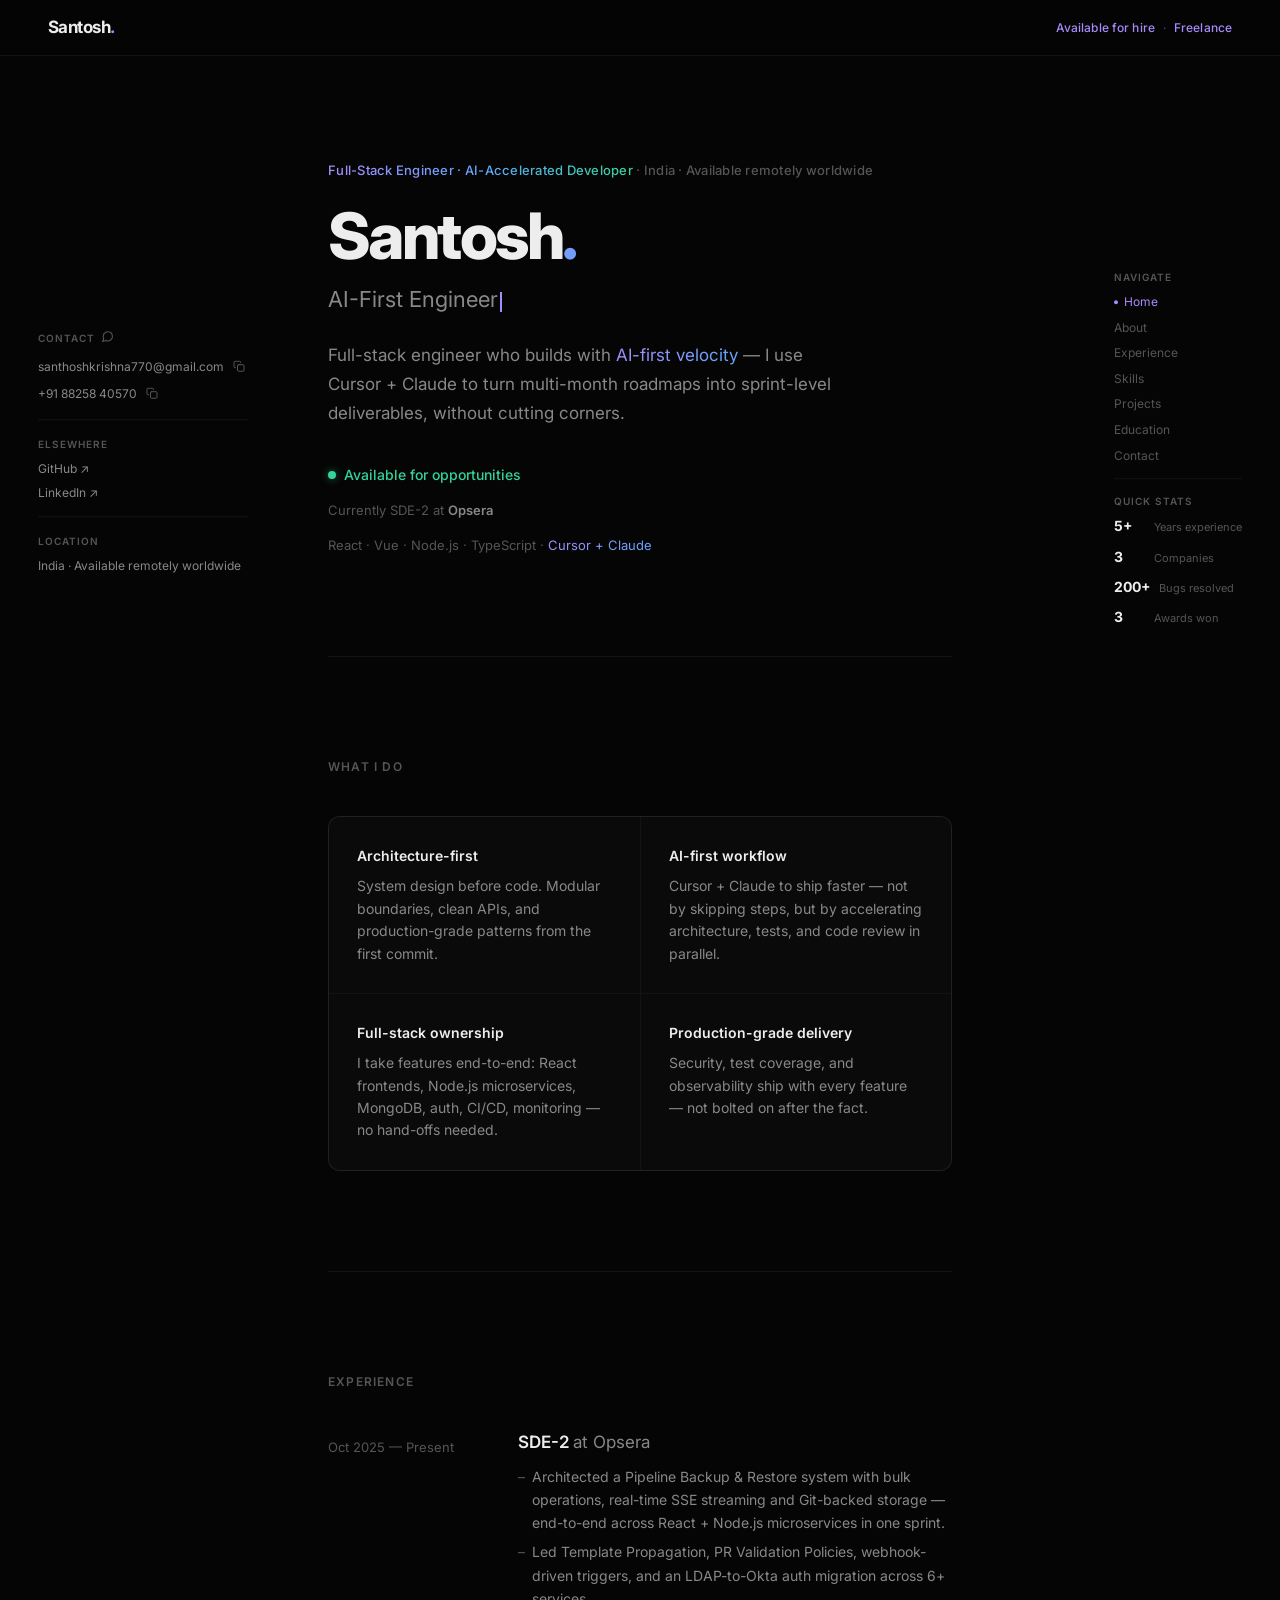
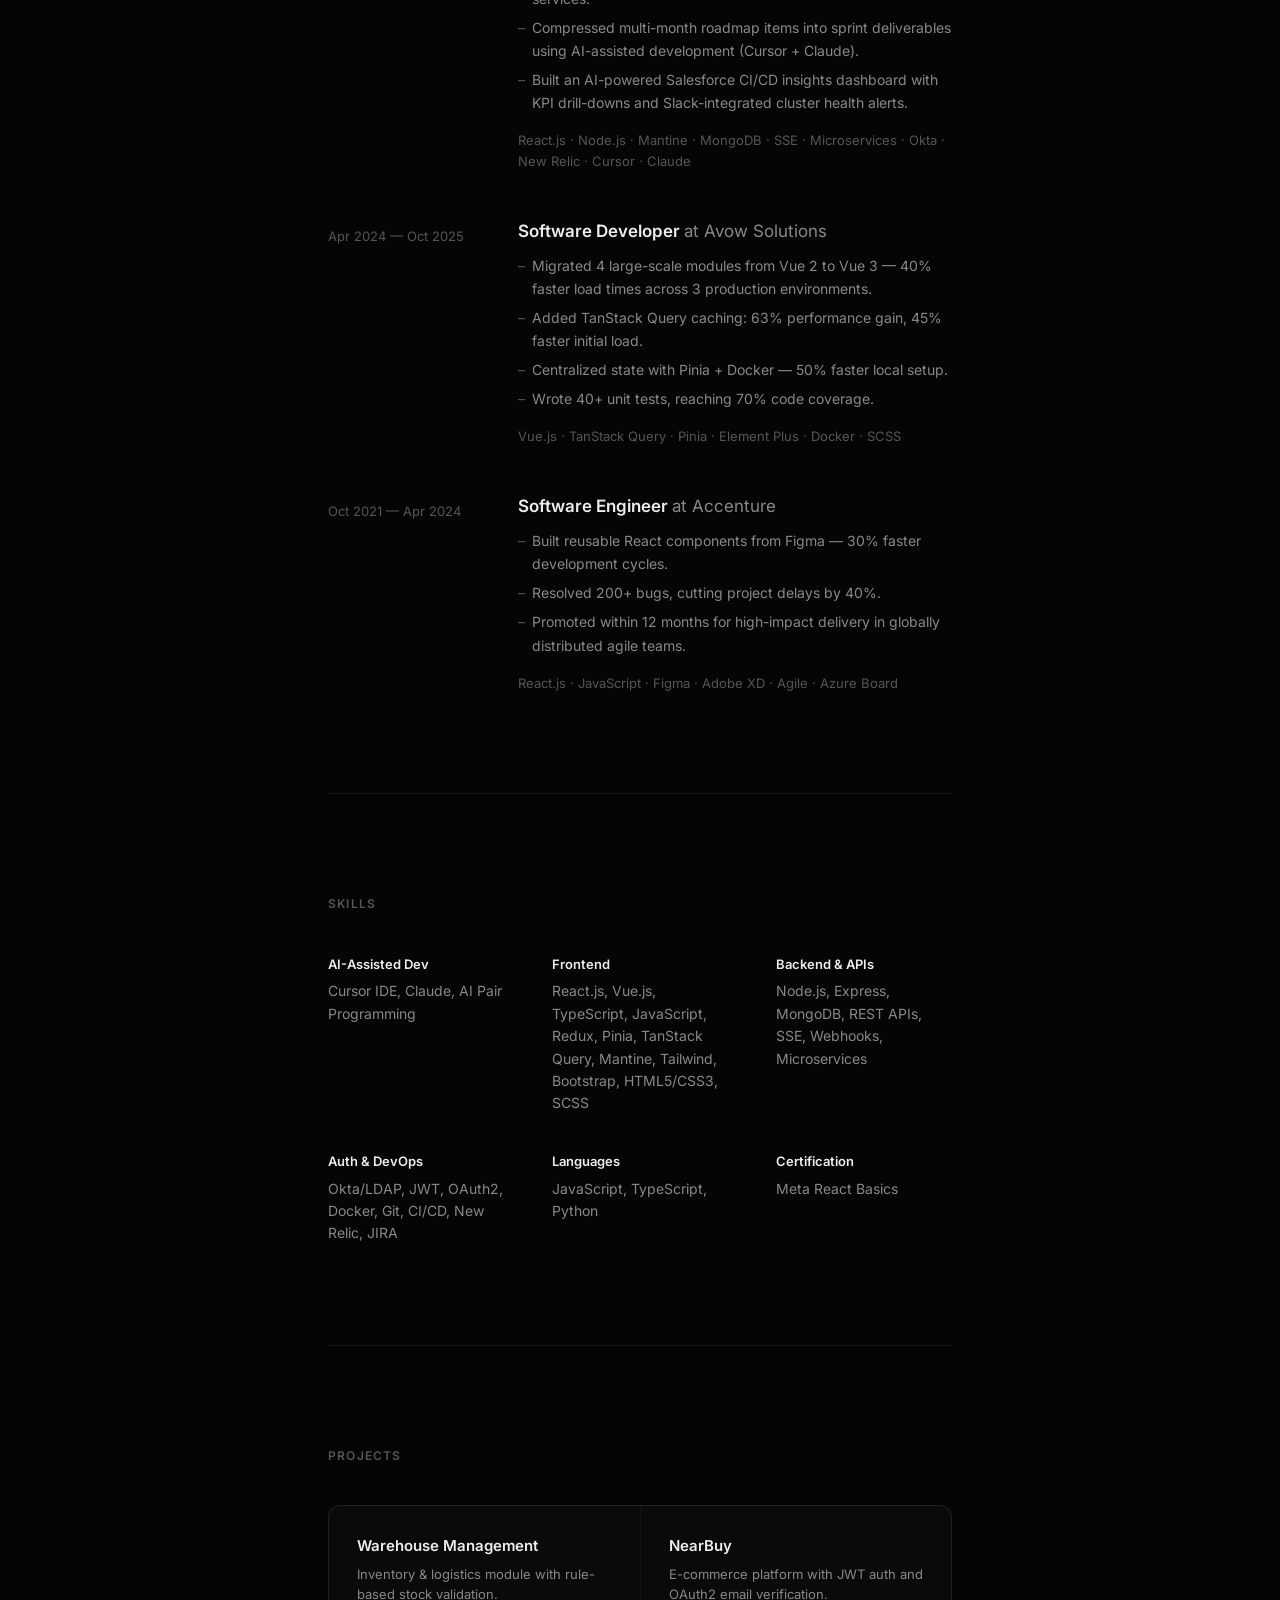
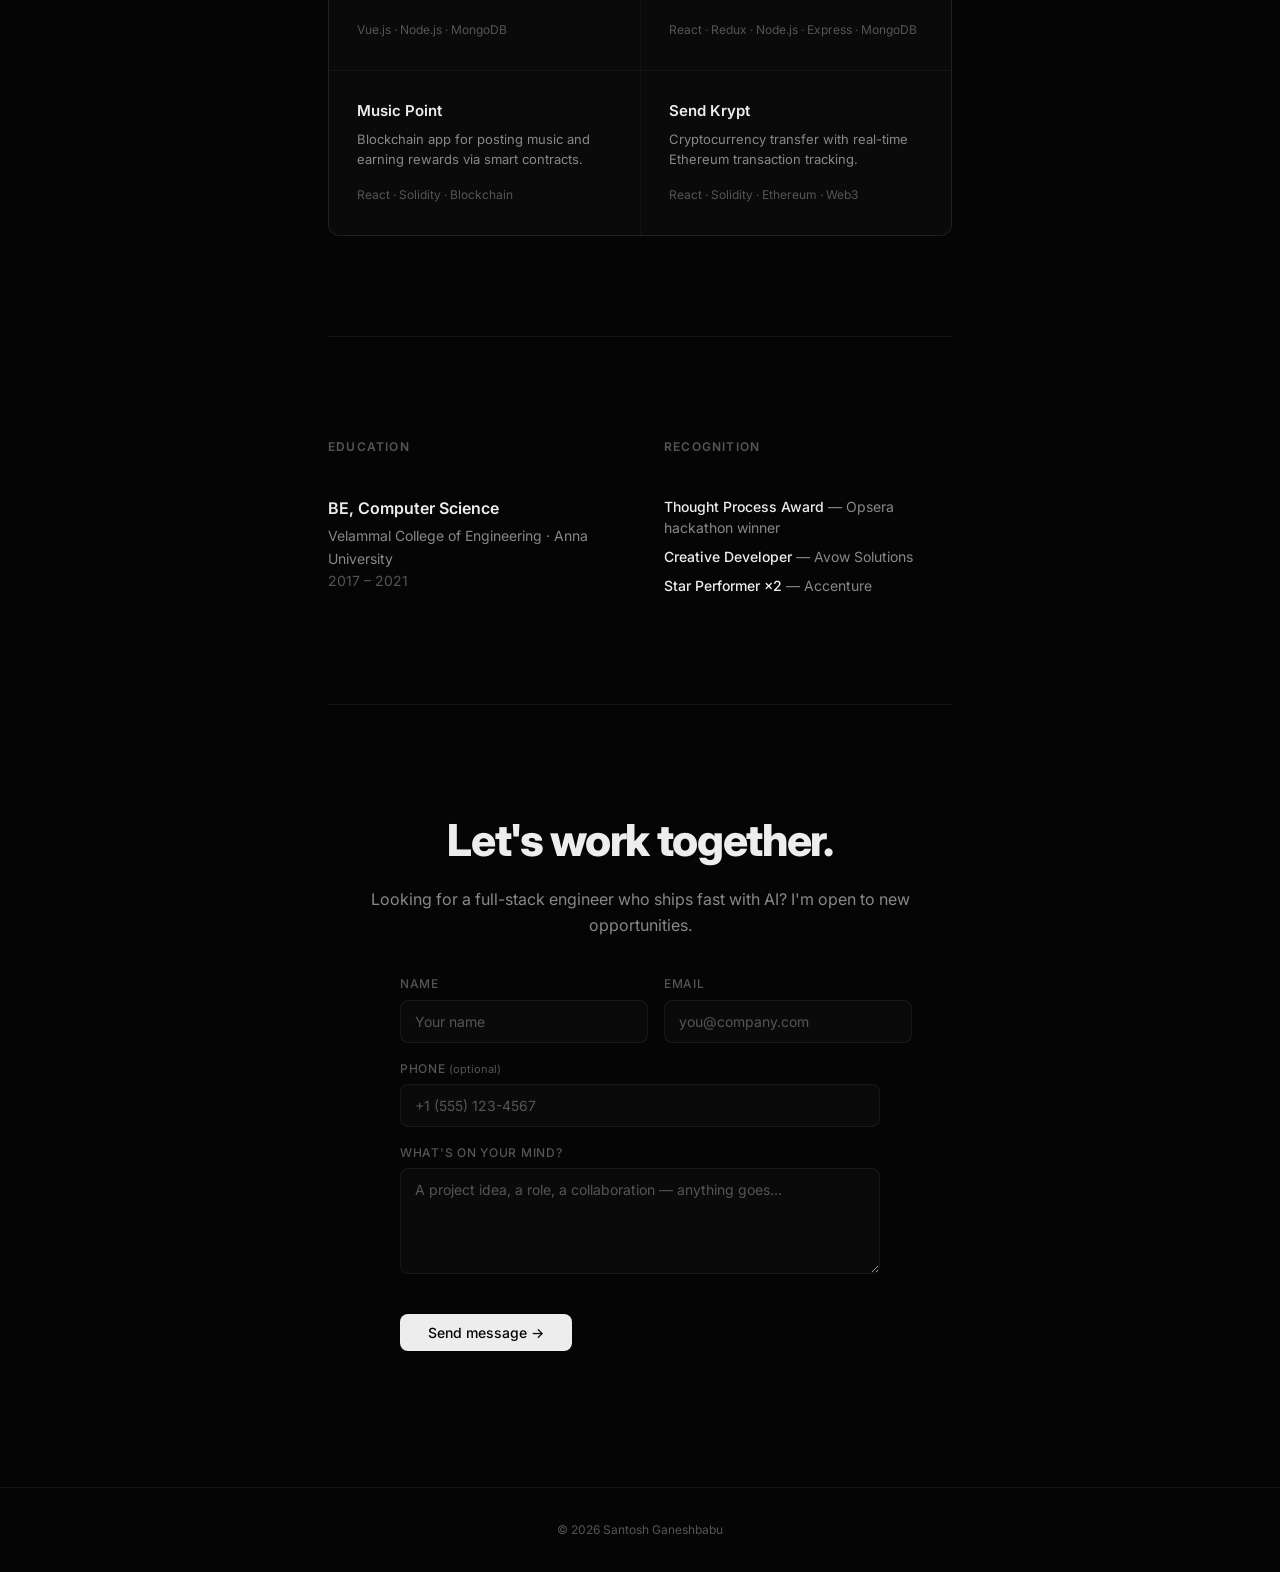
==== index.html @ 30e56201 "feat: mobile bottom nav, FAB overlay, sidebar copy & chat icons Mobile: - Nav bar moved to bottom fo" ====
<!DOCTYPE html>
<html lang="en">
<head>
  <meta charset="UTF-8">
  <meta name="viewport" content="width=device-width, initial-scale=1.0">
  <title>Santosh Ganeshbabu — Full-Stack Engineer</title>
  <meta name="description" content="Full-Stack Engineer with 5+ years building production systems in React, Vue and Node.js. AI-accelerated development. Architecture-first.">
  <meta property="og:title" content="Santosh Ganeshbabu — Full-Stack Engineer">
  <meta property="og:description" content="Full-Stack Engineer. AI-accelerated development. Architecture-first.">
  <meta property="og:type" content="website">
  <link rel="preconnect" href="https://fonts.googleapis.com">
  <link rel="preconnect" href="https://fonts.gstatic.com" crossorigin>
  <link href="https://fonts.googleapis.com/css2?family=Inter:wght@300;400;500;600;700;800&display=swap" rel="stylesheet">
  <link rel="stylesheet" href="style.css">
</head>
<body>

  <header class="topbar" id="topbar">
    <a href="#" class="logo">Santosh<span>.</span></a>
    <nav class="nav" id="desktopNav"></nav>
    <div class="topbar-ctas">
      <a href="#contact" class="cta-link">Available for hire</a>
      <span class="cta-sep">·</span>
      <button class="cta-link cta-btn" id="freelanceBtn" type="button">Freelance</button>
    </div>
    <button class="menu-btn" id="menuBtn" aria-label="Menu"><span></span><span></span></button>
  </header>

  <!-- Freelance Modal -->
  <div class="modal-overlay" id="freelanceModal" aria-hidden="true">
    <div class="modal-card">
      <button class="modal-close" id="modalClose" type="button" aria-label="Close">&times;</button>
      <h3 class="modal-title">Freelance Services</h3>
      <p class="modal-desc">I take on select freelance projects where I can deliver high-impact results with AI-accelerated speed.</p>
      <div class="modal-services">
        <div class="modal-service">
          <h4>Full-Stack Web Apps</h4>
          <p>React / Vue frontends + Node.js backends — from MVP to production.</p>
        </div>
        <div class="modal-service">
          <h4>AI-Powered Dev Consulting</h4>
          <p>Set up Cursor + Claude workflows for your team to ship 3–5× faster.</p>
        </div>
        <div class="modal-service">
          <h4>Generalist &amp; Beyond</h4>
          <p>Got a unique challenge? I adapt fast — from prototyping ideas to production-ready solutions across any domain.</p>
        </div>
      </div>
      <p class="modal-env">I work on a <span class="em">MacBook</span> with Cursor IDE + Claude — optimized for fast, high-quality output.</p>
      <div class="modal-footer">
        <a href="#contact" class="modal-cta" id="modalContact">Discuss a project →</a>
      </div>
    </div>
  </div>

  <nav class="mobile-nav" id="mobileNav">
    <a href="#experience">Experience</a>
    <a href="#skills">Skills</a>
    <a href="#projects">Projects</a>
    <a href="#contact">Contact</a>
    <button class="mobile-freelance" id="freelanceBtnMobile" type="button">Freelance</button>
  </nav>

  <aside class="sidebar" id="sidebar">
    <div class="sidebar-inner">
      <div class="sidebar-label-row">
        <p class="sidebar-label">Contact</p>
        <a href="#contact" class="sidebar-chat-link" title="Go to contact form">
          <svg width="13" height="13" viewBox="0 0 24 24" fill="none" stroke="currentColor" stroke-width="2" stroke-linecap="round" stroke-linejoin="round"><path d="M21 11.5a8.38 8.38 0 01-.9 3.8 8.5 8.5 0 01-7.6 4.7 8.38 8.38 0 01-3.8-.9L3 21l1.9-5.7a8.38 8.38 0 01-.9-3.8 8.5 8.5 0 014.7-7.6 8.38 8.38 0 013.8-.9h.5a8.48 8.48 0 018 8v.5z"/></svg>
        </a>
      </div>
      <div class="sidebar-copy-row">
        <a href="mailto:santhoshkrishna770@gmail.com" class="sidebar-item">santhoshkrishna770<wbr>@gmail.com</a>
        <button class="copy-btn" type="button" data-copy="santhoshkrishna770@gmail.com" title="Copy email" aria-label="Copy email">
          <svg width="12" height="12" viewBox="0 0 24 24" fill="none" stroke="currentColor" stroke-width="2" stroke-linecap="round" stroke-linejoin="round"><rect x="9" y="9" width="13" height="13" rx="2" ry="2"/><path d="M5 15H4a2 2 0 01-2-2V4a2 2 0 012-2h9a2 2 0 012 2v1"/></svg>
        </button>
      </div>
      <div class="sidebar-copy-row">
        <a href="tel:+918825840570" class="sidebar-item">+91 88258 40570</a>
        <button class="copy-btn" type="button" data-copy="+918825840570" title="Copy phone" aria-label="Copy phone">
          <svg width="12" height="12" viewBox="0 0 24 24" fill="none" stroke="currentColor" stroke-width="2" stroke-linecap="round" stroke-linejoin="round"><rect x="9" y="9" width="13" height="13" rx="2" ry="2"/><path d="M5 15H4a2 2 0 01-2-2V4a2 2 0 012-2h9a2 2 0 012 2v1"/></svg>
        </button>
      </div>
      <div class="sidebar-divider"></div>
      <p class="sidebar-label">Elsewhere</p>
      <a href="https://github.com/kgsantosh770" target="_blank" rel="noopener noreferrer" class="sidebar-item">GitHub ↗</a>
      <a href="https://linkedin.com/in/santoshkg/" target="_blank" rel="noopener noreferrer" class="sidebar-item">LinkedIn ↗</a>
      <div class="sidebar-divider"></div>
      <p class="sidebar-label">Location</p>
      <p class="sidebar-text">India · Available remotely worldwide</p>
    </div>
  </aside>

  <aside class="sidebar-r" id="sidebarR">
    <div class="sidebar-r-inner">
      <p class="sidebar-label">Navigate</p>
      <a href="#hero" class="spy-link active" data-spy="hero">Home</a>
      <a href="#about" class="spy-link" data-spy="about">About</a>
      <a href="#experience" class="spy-link" data-spy="experience">Experience</a>
      <a href="#skills" class="spy-link" data-spy="skills">Skills</a>
      <a href="#projects" class="spy-link" data-spy="projects">Projects</a>
      <a href="#education" class="spy-link" data-spy="education">Education</a>
      <a href="#contact" class="spy-link" data-spy="contact">Contact</a>
      <div class="sidebar-divider"></div>
      <p class="sidebar-label">Quick stats</p>
      <div class="stat-row"><span class="stat-num">5+</span><span class="stat-desc">Years experience</span></div>
      <div class="stat-row"><span class="stat-num">3</span><span class="stat-desc">Companies</span></div>
      <div class="stat-row"><span class="stat-num">200+</span><span class="stat-desc">Bugs resolved</span></div>
      <div class="stat-row"><span class="stat-num">3</span><span class="stat-desc">Awards won</span></div>
    </div>
  </aside>

  <main>

    <!-- Hero -->
    <section class="hero" id="hero">
      <p class="hero-tag anim"><span class="hero-tag-vibrant">Full-Stack Engineer &middot; AI-Accelerated Developer</span> <span class="hero-tag-muted">&middot; India &middot; Available remotely worldwide</span></p>
      <h1 class="hero-name anim">Santosh<span class="em">.</span></h1>
      <p class="hero-typing anim" aria-label="Roles"><span id="typingText"></span><span class="typing-cursor"></span></p>
      <p class="hero-sub anim">Full-stack engineer who builds with <span class="em">AI-first velocity</span> — I use Cursor + Claude to turn multi-month roadmaps into sprint-level deliverables, without cutting corners.</p>
      <div class="hero-status anim">
        <div class="status-card">
          <span class="status-dot"></span>
          <span class="status-text">Available for opportunities</span>
        </div>
        <div class="status-meta">Currently SDE-2 at <strong>Opsera</strong></div>
        <p class="status-stack">React · Vue · Node.js · TypeScript · <span class="em">Cursor + Claude</span></p>
      </div>
      <div class="mobile-stats anim">
        <div class="m-stat"><span class="m-stat-num">5+</span><span class="m-stat-label">Years</span></div>
        <div class="m-stat"><span class="m-stat-num">3</span><span class="m-stat-label">Companies</span></div>
        <div class="m-stat"><span class="m-stat-num">200+</span><span class="m-stat-label">Bugs Fixed</span></div>
        <div class="m-stat"><span class="m-stat-num">3</span><span class="m-stat-label">Awards</span></div>
      </div>
    </section>

    <!-- What I Do -->
    <section id="about">
      <h2 class="sec-title anim">What I Do</h2>
    <div class="duo">
      <div class="duo-item anim">
        <h3>Architecture-first</h3>
        <p>System design before code. Modular boundaries, clean APIs, and production-grade patterns from the first commit.</p>
      </div>
      <div class="duo-item anim">
        <h3>AI-first workflow</h3>
        <p>Cursor + Claude to ship faster — not by skipping steps, but by accelerating architecture, tests, and code review in parallel.</p>
      </div>
      <div class="duo-item anim">
        <h3>Full-stack ownership</h3>
        <p>I take features end-to-end: React frontends, Node.js microservices, MongoDB, auth, CI/CD, monitoring — no hand-offs needed.</p>
      </div>
      <div class="duo-item anim">
        <h3>Production-grade delivery</h3>
        <p>Security, test coverage, and observability ship with every feature — not bolted on after the fact.</p>
      </div>
      </div>
    </section>

    <!-- Experience -->
    <section class="exp" id="experience">
      <h2 class="sec-title anim">Experience</h2>

      <article class="role anim">
        <div class="role-meta">
          <span class="role-date">Oct 2025 — Present</span>
        </div>
        <div class="role-body">
          <h3>SDE-2 <span class="at">at Opsera</span></h3>
          <ul>
            <li>Architected a Pipeline Backup &amp; Restore system with bulk operations, real-time SSE streaming and Git-backed storage — end-to-end across React + Node.js microservices in one sprint.</li>
            <li>Led Template Propagation, PR Validation Policies, webhook-driven triggers, and an LDAP-to-Okta auth migration across 6+ services.</li>
            <li>Compressed multi-month roadmap items into sprint deliverables using AI-assisted development (Cursor + Claude).</li>
            <li>Built an AI-powered Salesforce CI/CD insights dashboard with KPI drill-downs and Slack-integrated cluster health alerts.</li>
          </ul>
          <div class="role-stack">React.js · Node.js · Mantine · MongoDB · SSE · Microservices · Okta · New Relic · Cursor · Claude</div>
        </div>
      </article>

      <article class="role anim">
        <div class="role-meta">
          <span class="role-date">Apr 2024 — Oct 2025</span>
        </div>
        <div class="role-body">
          <h3>Software Developer <span class="at">at Avow Solutions</span></h3>
          <ul>
            <li>Migrated 4 large-scale modules from Vue 2 to Vue 3 — 40% faster load times across 3 production environments.</li>
            <li>Added TanStack Query caching: 63% performance gain, 45% faster initial load.</li>
            <li>Centralized state with Pinia + Docker — 50% faster local setup.</li>
            <li>Wrote 40+ unit tests, reaching 70% code coverage.</li>
          </ul>
          <div class="role-stack">Vue.js · TanStack Query · Pinia · Element Plus · Docker · SCSS</div>
        </div>
      </article>

      <article class="role anim">
        <div class="role-meta">
          <span class="role-date">Oct 2021 — Apr 2024</span>
        </div>
        <div class="role-body">
          <h3>Software Engineer <span class="at">at Accenture</span></h3>
          <ul>
            <li>Built reusable React components from Figma — 30% faster development cycles.</li>
            <li>Resolved 200+ bugs, cutting project delays by 40%.</li>
            <li>Promoted within 12 months for high-impact delivery in globally distributed agile teams.</li>
          </ul>
          <div class="role-stack">React.js · JavaScript · Figma · Adobe XD · Agile · Azure Board</div>
        </div>
      </article>
    </section>

    <!-- Skills -->
    <section class="skills" id="skills">
      <h2 class="sec-title anim">Skills</h2>
      <div class="skill-cols">
        <div class="skill-col anim">
          <h4>AI-Assisted Dev</h4>
          <p>Cursor IDE, Claude, AI Pair Programming</p>
        </div>
        <div class="skill-col anim">
          <h4>Frontend</h4>
          <p>React.js, Vue.js, TypeScript, JavaScript, Redux, Pinia, TanStack Query, Mantine, Tailwind, Bootstrap, HTML5/CSS3, SCSS</p>
        </div>
        <div class="skill-col anim">
          <h4>Backend &amp; APIs</h4>
          <p>Node.js, Express, MongoDB, REST APIs, SSE, Webhooks, Microservices</p>
        </div>
        <div class="skill-col anim">
          <h4>Auth &amp; DevOps</h4>
          <p>Okta/LDAP, JWT, OAuth2, Docker, Git, CI/CD, New Relic, JIRA</p>
        </div>
        <div class="skill-col anim">
          <h4>Languages</h4>
          <p>JavaScript, TypeScript, Python</p>
        </div>
        <div class="skill-col anim">
          <h4>Certification</h4>
          <p>Meta React Basics</p>
        </div>
      </div>
    </section>

    <!-- Projects -->
    <section class="projects" id="projects">
      <h2 class="sec-title anim">Projects</h2>
      <div class="proj-grid">
        <a href="https://github.com/kgsantosh770" target="_blank" rel="noopener noreferrer" class="proj anim">
          <h3>Warehouse Management</h3>
          <p>Inventory &amp; logistics module with rule-based stock validation.</p>
          <span class="proj-stack">Vue.js · Node.js · MongoDB</span>
        </a>
        <a href="https://github.com/kgsantosh770" target="_blank" rel="noopener noreferrer" class="proj anim">
          <h3>NearBuy</h3>
          <p>E-commerce platform with JWT auth and OAuth2 email verification.</p>
          <span class="proj-stack">React · Redux · Node.js · Express · MongoDB</span>
        </a>
        <a href="https://github.com/kgsantosh770" target="_blank" rel="noopener noreferrer" class="proj anim">
          <h3>Music Point</h3>
          <p>Blockchain app for posting music and earning rewards via smart contracts.</p>
          <span class="proj-stack">React · Solidity · Blockchain</span>
        </a>
        <a href="https://github.com/kgsantosh770" target="_blank" rel="noopener noreferrer" class="proj anim">
          <h3>Send Krypt</h3>
          <p>Cryptocurrency transfer with real-time Ethereum transaction tracking.</p>
          <span class="proj-stack">React · Solidity · Ethereum · Web3</span>
        </a>
      </div>
    </section>

    <!-- Education & Awards -->
    <section class="extras" id="education">
      <div class="extras-col anim">
        <h2 class="sec-title">Education</h2>
        <h3>BE, Computer Science</h3>
        <p>Velammal College of Engineering &middot; Anna University<br><span class="muted">2017 – 2021</span></p>
      </div>
      <div class="extras-col anim">
        <h2 class="sec-title">Recognition</h2>
        <ul class="award-list">
          <li><strong>Thought Process Award</strong> — Opsera hackathon winner</li>
          <li><strong>Creative Developer</strong> — Avow Solutions</li>
          <li><strong>Star Performer ×2</strong> — Accenture</li>
        </ul>
      </div>
    </section>

    <!-- Contact -->
    <section class="contact" id="contact">
      <h2 class="contact-h2 anim">Let's work together.</h2>
      <p class="contact-sub anim">Looking for a full-stack engineer who ships fast with AI? I'm open to new opportunities.</p>
      <form class="contact-form anim" id="contactForm" action="https://formspree.io/f/moeeyllg" method="POST">
        <div class="form-row">
          <div class="form-group">
            <label for="name">Name</label>
            <input type="text" id="name" name="name" required placeholder="Your name">
          </div>
          <div class="form-group">
            <label for="email">Email</label>
            <input type="email" id="email" name="email" required placeholder="you@company.com">
          </div>
        </div>
        <div class="form-row form-row-full">
          <div class="form-group">
            <label for="phone">Phone <span class="optional">(optional)</span></label>
            <input type="tel" id="phone" name="phone" placeholder="+1 (555) 123-4567">
          </div>
        </div>
        <div class="form-row form-row-full">
          <div class="form-group">
            <label for="message">What's on your mind?</label>
            <textarea id="message" name="message" required rows="4" placeholder="A project idea, a role, a collaboration — anything goes..."></textarea>
          </div>
        </div>
        <input type="hidden" name="_subject" value="Portfolio Contact — New Message">
        <input type="text" name="_gotcha" style="display:none">
        <button type="submit" class="form-submit" id="formSubmit">Send message →</button>
      </form>
      <div class="form-success" id="formSuccess">
        <svg class="tick-circle" width="48" height="48" viewBox="0 0 48 48">
          <circle class="tick-ring" cx="24" cy="24" r="20" fill="none" stroke="#34d399" stroke-width="2"/>
          <path class="tick-check" d="M14 24l8 8 12-14" fill="none" stroke="#34d399" stroke-width="2.5" stroke-linecap="round" stroke-linejoin="round"/>
        </svg>
        <p class="success-text">Message sent — I'll get back to you soon.</p>
      </div>
    </section>

  </main>

  <footer class="foot">
    <span>&copy; 2026 Santosh Ganeshbabu</span>
  </footer>

  <!-- Mobile FAB -->
  <div class="fab-overlay" id="fabOverlay"></div>
  <div class="fab" id="fab">
    <button class="fab-btn" id="fabBtn" type="button" aria-label="Contact">
      <svg width="22" height="22" viewBox="0 0 24 24" fill="none" stroke="currentColor" stroke-width="2" stroke-linecap="round" stroke-linejoin="round"><path d="M21 11.5a8.38 8.38 0 01-.9 3.8 8.5 8.5 0 01-7.6 4.7 8.38 8.38 0 01-3.8-.9L3 21l1.9-5.7a8.38 8.38 0 01-.9-3.8 8.5 8.5 0 014.7-7.6 8.38 8.38 0 013.8-.9h.5a8.48 8.48 0 018 8v.5z"/></svg>
    </button>
    <div class="fab-menu" id="fabMenu">
      <a href="mailto:santhoshkrishna770@gmail.com" class="fab-item">
        <svg width="16" height="16" viewBox="0 0 24 24" fill="none" stroke="currentColor" stroke-width="2" stroke-linecap="round" stroke-linejoin="round"><path d="M4 4h16c1.1 0 2 .9 2 2v12c0 1.1-.9 2-2 2H4c-1.1 0-2-.9-2-2V6c0-1.1.9-2 2-2z"/><polyline points="22,6 12,13 2,6"/></svg>
        <span>Email</span>
      </a>
      <a href="tel:+918825840570" class="fab-item">
        <svg width="16" height="16" viewBox="0 0 24 24" fill="none" stroke="currentColor" stroke-width="2" stroke-linecap="round" stroke-linejoin="round"><path d="M22 16.92v3a2 2 0 01-2.18 2 19.79 19.79 0 01-8.63-3.07 19.5 19.5 0 01-6-6 19.79 19.79 0 01-3.07-8.67A2 2 0 014.11 2h3a2 2 0 012 1.72c.127.96.361 1.903.7 2.81a2 2 0 01-.45 2.11L8.09 9.91a16 16 0 006 6l1.27-1.27a2 2 0 012.11-.45c.907.339 1.85.573 2.81.7A2 2 0 0122 16.92z"/></svg>
        <span>Call</span>
      </a>
      <a href="https://github.com/kgsantosh770" target="_blank" rel="noopener noreferrer" class="fab-item">
        <svg width="16" height="16" viewBox="0 0 24 24" fill="currentColor"><path d="M12 0C5.37 0 0 5.37 0 12c0 5.31 3.435 9.795 8.205 11.385.6.105.825-.255.825-.57 0-.285-.015-1.23-.015-2.235-3.015.555-3.795-.735-4.035-1.41-.135-.345-.72-1.41-1.23-1.695-.42-.225-1.02-.78-.015-.795.945-.015 1.62.87 1.845 1.23 1.08 1.815 2.805 1.305 3.495.99.105-.78.42-1.305.765-1.605-2.67-.3-5.46-1.335-5.46-5.925 0-1.305.465-2.385 1.23-3.225-.12-.3-.54-1.53.12-3.18 0 0 1.005-.315 3.3 1.23.96-.27 1.98-.405 3-.405s2.04.135 3 .405c2.295-1.56 3.3-1.23 3.3-1.23.66 1.65.24 2.88.12 3.18.765.84 1.23 1.905 1.23 3.225 0 4.605-2.805 5.625-5.475 5.925.435.375.81 1.095.81 2.22 0 1.605-.015 2.895-.015 3.3 0 .315.225.69.825.57A12.02 12.02 0 0024 12c0-6.63-5.37-12-12-12z"/></svg>
        <span>GitHub</span>
      </a>
      <a href="https://linkedin.com/in/santoshkg/" target="_blank" rel="noopener noreferrer" class="fab-item">
        <svg width="16" height="16" viewBox="0 0 24 24" fill="currentColor"><path d="M20.447 20.452h-3.554v-5.569c0-1.328-.027-3.037-1.852-3.037-1.853 0-2.136 1.445-2.136 2.939v5.667H9.351V9h3.414v1.561h.046c.477-.9 1.637-1.85 3.37-1.85 3.601 0 4.267 2.37 4.267 5.455v6.286zM5.337 7.433a2.062 2.062 0 01-2.063-2.065 2.064 2.064 0 112.063 2.065zm1.782 13.019H3.555V9h3.564v11.452zM22.225 0H1.771C.792 0 0 .774 0 1.729v20.542C0 23.227.792 24 1.771 24h20.451C23.2 24 24 23.227 24 22.271V1.729C24 .774 23.2 0 22.222 0h.003z"/></svg>
        <span>LinkedIn</span>
      </a>
    </div>
  </div>

  <script src="index.js"></script>
</body>
</html>
---- style.css ----
:root {
  --bg: #050505;
  --surface: #0a0a0a;
  --border: rgba(255,255,255,.06);
  --text: #ededed;
  --text-2: #888;
  --text-3: #555;
  --accent: #a78bfa;
  --sans: 'Inter', -apple-system, BlinkMacSystemFont, 'Segoe UI', sans-serif;
}

*, *::before, *::after { margin: 0; padding: 0; box-sizing: border-box; }
html { scroll-behavior: smooth; -webkit-font-smoothing: antialiased; }
body { font-family: var(--sans); color: var(--text); background: var(--bg); font-size: 16px; line-height: 1.6; }
a { color: inherit; text-decoration: none; }

/* ---- Topbar ---- */

.topbar {
  position: fixed; top: 0; left: 0; right: 0; z-index: 100;
  display: flex; align-items: center; height: 56px;
  padding: 0 clamp(20px, 4vw, 48px);
  background: rgba(5,5,5,.7); backdrop-filter: blur(16px); -webkit-backdrop-filter: blur(16px);
  border-bottom: 1px solid var(--border);
  transition: transform .3s ease;
}

.logo { font-weight: 700; font-size: 17px; letter-spacing: -.03em; }
.logo span { color: var(--accent); }

.nav { display: flex; gap: 32px; margin-right: 32px; }
.nav a { font-size: 13px; color: var(--text-2); font-weight: 500; transition: color .15s; }
.nav a:hover { color: var(--text); }

.topbar-ctas { display: flex; align-items: center; gap: 8px; margin-left: auto; margin-right: 0; }

.cta-link {
  font-size: 12px; font-weight: 500; color: var(--accent);
  letter-spacing: .01em; white-space: nowrap;
}

.cta-btn {
  background: none; border: none; cursor: pointer; font-family: inherit;
  padding: 0; transition: opacity .2s;
}
.cta-btn:hover { opacity: .75; }

.cta-sep { color: var(--text-3); font-size: 12px; }

/* ---- Modal ---- */

.modal-overlay {
  position: fixed; inset: 0; z-index: 200;
  background: rgba(0,0,0,.7); backdrop-filter: blur(8px); -webkit-backdrop-filter: blur(8px);
  display: flex; align-items: center; justify-content: center;
  opacity: 0; visibility: hidden; transition: opacity .25s ease, visibility .25s ease;
}
.modal-overlay.open { opacity: 1; visibility: visible; }

.modal-card {
  background: var(--surface); border: 1px solid var(--border); border-radius: 16px;
  padding: 36px; max-width: 780px; width: 92%; position: relative;
  transform: translateY(12px); transition: transform .25s ease;
}
.modal-overlay.open .modal-card { transform: translateY(0); }

.modal-close {
  position: absolute; top: 16px; right: 20px;
  background: none; border: none; color: var(--text-3); font-size: 22px;
  cursor: pointer; line-height: 1; transition: color .15s;
}
.modal-close:hover { color: var(--text); }

.modal-title {
  font-size: 18px; font-weight: 700; margin-bottom: 8px; color: var(--text);
}

.modal-desc {
  font-size: 14px; color: var(--text-2); line-height: 1.6; margin-bottom: 24px;
}

.modal-services {
  display: grid; grid-template-columns: repeat(3, 1fr); gap: 1px;
  background: var(--border); border-radius: 10px; overflow: hidden;
  margin-bottom: 24px;
}

.modal-service {
  background: var(--bg); padding: 18px;
}
.modal-service h4 { font-size: 13px; font-weight: 600; color: var(--text); margin-bottom: 4px; }
.modal-service p { font-size: 12px; color: var(--text-2); line-height: 1.5; }

.modal-env {
  font-size: 12px; color: var(--text-3); text-align: center;
  margin-bottom: 20px; line-height: 1.5;
}
.modal-env strong { color: var(--text-2); font-weight: 600; }

.modal-footer { text-align: center; }

.modal-cta {
  display: inline-block; padding: 10px 28px; border-radius: 100px;
  font-size: 14px; font-weight: 500; background: var(--text); color: var(--bg);
  transition: opacity .2s;
}
.modal-cta:hover { opacity: .85; }

.menu-btn {
  display: none; background: none; border: none; cursor: pointer;
  width: 24px; height: 14px; position: relative; margin-left: auto;
}
.menu-btn span {
  display: block; position: absolute; left: 0; right: 0; height: 1.5px;
  background: var(--text-2); border-radius: 1px; transition: all .25s ease;
}
.menu-btn span:first-child { top: 0; }
.menu-btn span:last-child { bottom: 0; }
.menu-btn.open span:first-child { top: 50%; transform: translateY(-50%) rotate(45deg); }
.menu-btn.open span:last-child { bottom: 50%; transform: translateY(50%) rotate(-45deg); }

.mobile-nav {
  display: none;
}
.mobile-nav a { font-size: 12px; color: var(--text-2); font-weight: 500; white-space: nowrap; }
.mobile-nav a:hover { color: var(--text); }

.mobile-freelance {
  display: none; background: none; border: 1px solid rgba(167,139,250,.3);
  color: var(--accent); font-size: 11px; font-weight: 500; font-family: inherit;
  padding: 4px 12px; border-radius: 100px; cursor: pointer;
  white-space: nowrap; transition: background .2s, border-color .2s;
}
.mobile-freelance:hover { background: rgba(167,139,250,.08); border-color: rgba(167,139,250,.5); }

/* ---- Sidebar ---- */

.sidebar {
  position: fixed; top: 50%; left: clamp(16px, 3vw, 40px);
  transform: translateY(-50%); z-index: 50;
  max-width: 220px;
}

.sidebar-inner {
  display: flex; flex-direction: column; gap: 6px;
}

.sidebar-label {
  font-size: 10px; font-weight: 600; text-transform: uppercase;
  letter-spacing: .1em; color: var(--text-3); margin-bottom: 2px;
  margin-top: 2px;
}

.sidebar-item {
  font-size: 12px; color: var(--text-2); line-height: 1.5;
  transition: color .15s; word-break: break-all;
}
.sidebar-item:hover { color: var(--text); }

.sidebar-text {
  font-size: 12px; color: var(--text-2); line-height: 1.5;
}

.sidebar-label-row {
  display: flex; align-items: center; gap: 6px;
}

.sidebar-chat-link {
  color: var(--text-3); transition: color .15s;
}
.sidebar-chat-link:hover { color: var(--accent); }

.sidebar-copy-row {
  display: flex; align-items: center; gap: 6px;
}

.copy-btn {
  background: none; border: none; cursor: pointer; padding: 3px;
  color: var(--text-3); border-radius: 4px; flex-shrink: 0;
  transition: color .15s, background .15s;
  position: relative;
}
.copy-btn:hover { color: var(--accent); background: rgba(255,255,255,.05); }
.copy-btn.copied { color: #34d399; }

.sidebar-divider {
  height: 1px; background: var(--border); margin: 8px 0;
}

/* ---- Right Sidebar ---- */

.sidebar-r {
  position: fixed; top: 50%; right: clamp(16px, 3vw, 40px);
  transform: translateY(-50%); z-index: 50;
  max-width: 160px;
}

.sidebar-r-inner {
  display: flex; flex-direction: column; gap: 4px;
}

.spy-link {
  font-size: 12px; color: var(--text-3); line-height: 1.8;
  transition: color .2s, padding-left .2s;
  padding-left: 0;
}
.spy-link:hover { color: var(--text-2); }
.spy-link.active {
  color: var(--accent); padding-left: 10px;
  position: relative;
}
.spy-link.active::before {
  content: ''; position: absolute; left: 0; top: 50%;
  transform: translateY(-50%);
  width: 4px; height: 4px; border-radius: 50%;
  background: var(--accent);
}

.stat-row {
  display: flex; align-items: baseline; gap: 8px;
  margin-bottom: 4px;
}

.stat-num {
  font-size: 14px; font-weight: 700; color: var(--text);
  min-width: 32px;
}

.stat-desc {
  font-size: 11px; color: var(--text-3);
}

/* ---- Layout ---- */

main { max-width: 720px; margin: 0 auto; padding: 0 clamp(20px, 4vw, 48px); }

section { padding: 100px 0; }
section + section { border-top: 1px solid var(--border); }

.sec-title {
  font-size: 12px; font-weight: 600; text-transform: uppercase; letter-spacing: .1em;
  color: var(--text-3); margin-bottom: 40px;
}

/* ---- Hero ---- */

.hero { padding-top: 160px; padding-bottom: 100px; border-bottom: none; }

.hero-tag {
  font-size: 13px; font-weight: 500;
  letter-spacing: .02em; margin-bottom: 20px;
}

.hero-tag-vibrant {
  background: linear-gradient(90deg, var(--accent), #60a5fa, #34d399);
  -webkit-background-clip: text; -webkit-text-fill-color: transparent; background-clip: text;
}

.hero-tag-muted { color: var(--text-3); }

.hero-name {
  font-size: clamp(40px, 7vw, 64px); font-weight: 800;
  line-height: 1.08; letter-spacing: -.04em; margin-bottom: 12px;
  color: var(--text);
}

.em {
  background: linear-gradient(135deg, var(--accent), #60a5fa);
  -webkit-background-clip: text; -webkit-text-fill-color: transparent; background-clip: text;
}

.hero-typing {
  font-size: clamp(16px, 2.5vw, 22px); color: var(--text-2);
  margin-bottom: 24px; min-height: 1.4em; font-weight: 400;
}

.typing-cursor {
  display: inline-block; width: 2px; height: .9em;
  background: var(--accent); margin-left: 2px; vertical-align: text-bottom;
  animation: blink .8s step-end infinite;
}

@keyframes blink { 50% { opacity: 0; } }

.hero-sub {
  font-size: 17px; line-height: 1.7; color: var(--text-2);
  max-width: 520px; margin-bottom: 36px;
}

.hero-status { display: flex; flex-direction: column; gap: 14px; }

.status-card {
  display: inline-flex; align-items: center; gap: 8px;
}

.status-dot {
  width: 8px; height: 8px; border-radius: 50%;
  background: #34d399; flex-shrink: 0;
  box-shadow: 0 0 8px rgba(52,211,153,.5);
  animation: pulse-dot 2s ease infinite;
}

@keyframes pulse-dot {
  0%, 100% { box-shadow: 0 0 4px rgba(52,211,153,.4); }
  50% { box-shadow: 0 0 12px rgba(52,211,153,.7); }
}

.status-text {
  font-size: 14px; font-weight: 500; color: #34d399;
}

.status-meta {
  font-size: 13px; color: var(--text-3);
}
.status-meta strong { color: var(--text-2); font-weight: 600; }

.status-stack {
  font-size: 13px; color: var(--text-3); line-height: 1.6;
}

.mobile-stats {
  display: none; grid-template-columns: repeat(4, 1fr); gap: 1px;
  background: var(--border); border: 1px solid var(--border); border-radius: 10px;
  overflow: hidden; margin-top: 28px;
}

.m-stat {
  background: var(--surface); padding: 16px 8px; text-align: center;
}

.m-stat-num {
  display: block; font-size: 18px; font-weight: 700; color: var(--text);
  margin-bottom: 2px;
}

.m-stat-label {
  font-size: 10px; text-transform: uppercase; letter-spacing: .08em;
  color: var(--text-3); font-weight: 500;
}

/* ---- Duo (About) ---- */

.duo {
  display: grid; grid-template-columns: 1fr 1fr; gap: 1px;
  background: var(--border); border: 1px solid var(--border); border-radius: 12px;
  overflow: hidden;
}

.duo-item { background: var(--surface); padding: 28px; }
.duo-item h3 { font-size: 14px; font-weight: 600; margin-bottom: 8px; color: var(--text); }
.duo-item p { font-size: 14px; color: var(--text-2); line-height: 1.6; }

/* ---- Experience ---- */

.role { display: flex; gap: 40px; margin-bottom: 48px; }
.role:last-of-type { margin-bottom: 0; }

.role-meta { flex-shrink: 0; width: 150px; padding-top: 3px; }
.role-date { font-size: 13px; color: var(--text-3); }

.role-body { flex: 1; min-width: 0; }
.role-body h3 { font-size: 17px; font-weight: 600; margin-bottom: 12px; line-height: 1.3; }
.at { font-weight: 400; color: var(--text-2); }

.role-body ul { list-style: none; margin-bottom: 16px; }
.role-body li { position: relative; padding-left: 14px; font-size: 14px; color: var(--text-2); line-height: 1.65; margin-bottom: 6px; }
.role-body li::before { content: '–'; position: absolute; left: 0; color: var(--text-3); }
.role-body li strong, .role-body li b { color: var(--text); font-weight: 500; }

.role-stack { font-size: 13px; color: var(--text-3); }

/* ---- Skills ---- */

.skill-cols { display: grid; grid-template-columns: repeat(3, 1fr); gap: 36px 48px; }

.skill-col h4 { font-size: 13px; font-weight: 600; margin-bottom: 6px; color: var(--text); }
.skill-col p { font-size: 14px; color: var(--text-2); line-height: 1.6; }

/* ---- Projects ---- */

.proj-grid { display: grid; grid-template-columns: 1fr 1fr; gap: 1px; background: var(--border); border: 1px solid var(--border); border-radius: 12px; overflow: hidden; }

.proj {
  background: var(--surface); padding: 28px; display: block;
  transition: background .2s;
}
.proj:hover { background: #0f0f0f; }

.proj h3 { font-size: 15px; font-weight: 600; margin-bottom: 6px; }
.proj p { font-size: 13px; color: var(--text-2); line-height: 1.55; margin-bottom: 12px; }
.proj-stack { font-size: 12px; color: var(--text-3); }

/* ---- Extras ---- */

.extras { display: grid; grid-template-columns: 1fr 1fr; gap: 48px; }

.extras-col h3 { font-size: 16px; font-weight: 600; margin-bottom: 4px; }
.extras-col p { font-size: 14px; color: var(--text-2); line-height: 1.6; }
.muted { color: var(--text-3); }

.award-list { list-style: none; }
.award-list li { font-size: 14px; color: var(--text-2); margin-bottom: 8px; line-height: 1.5; }
.award-list li strong { color: var(--text); font-weight: 500; }

/* ---- Contact ---- */

.contact { text-align: center; }

.contact-h2 {
  font-size: clamp(28px, 4.5vw, 44px); font-weight: 800;
  letter-spacing: -.03em; margin-bottom: 12px;
}

.contact-sub { font-size: 16px; color: var(--text-2); margin-bottom: 36px; }

.contact-form {
  max-width: 480px; margin: 0 auto 36px; text-align: left;
}

.form-row { display: grid; grid-template-columns: 1fr 1fr; gap: 16px; margin-bottom: 16px; }
.form-row-full { grid-template-columns: 1fr; }

.optional { font-weight: 400; color: var(--text-3); text-transform: none; letter-spacing: 0; font-size: 11px; }

.form-group { display: flex; flex-direction: column; gap: 6px; }

.form-group label {
  font-size: 12px; font-weight: 500; color: var(--text-3);
  text-transform: uppercase; letter-spacing: .06em;
}

.form-group input,
.form-group textarea {
  background: var(--surface); border: 1px solid var(--border); border-radius: 8px;
  padding: 10px 14px; font-size: 14px; color: var(--text);
  font-family: inherit; line-height: 1.5; transition: border-color .2s;
  outline: none; resize: vertical;
}

.form-group input::placeholder,
.form-group textarea::placeholder { color: var(--text-3); }

.form-group input:focus,
.form-group textarea:focus { border-color: var(--accent); }

.form-submit {
  display: inline-block; margin-top: 24px;
  padding: 10px 28px; border-radius: 8px;
  font-size: 14px; font-weight: 500;
  background: var(--text); color: var(--bg);
  border: none; cursor: pointer; font-family: inherit;
  transition: opacity .2s;
}
.form-submit:hover { opacity: .85; }
.form-submit:disabled { opacity: .4; cursor: not-allowed; }

.form-success {
  display: none; flex-direction: column; align-items: center; gap: 16px;
  margin-bottom: 36px;
}
.form-success.show { display: flex; }

.tick-circle { overflow: visible; }

.tick-ring {
  stroke-dasharray: 126;
  stroke-dashoffset: 126;
  animation: draw-ring .6s ease forwards;
}

.tick-check {
  stroke-dasharray: 40;
  stroke-dashoffset: 40;
  animation: draw-check .4s ease forwards .5s;
}

@keyframes draw-ring {
  to { stroke-dashoffset: 0; }
}

@keyframes draw-check {
  to { stroke-dashoffset: 0; }
}

.success-text {
  font-size: 14px; color: #34d399; font-weight: 500;
  opacity: 0; animation: fade-up .4s ease forwards .8s;
}

@keyframes fade-up {
  from { opacity: 0; transform: translateY(6px); }
  to { opacity: 1; transform: translateY(0); }
}

.contact-links { display: flex; justify-content: center; gap: 24px; flex-wrap: wrap; }
.contact-links a {
  font-size: 14px; color: var(--text-2); font-weight: 500;
  border-bottom: 1px solid var(--border); padding-bottom: 2px;
  transition: color .15s, border-color .15s;
}
.contact-links a:hover { color: var(--text); border-color: var(--text-2); }

/* ---- Footer ---- */

.foot {
  text-align: center; padding: 32px 0; font-size: 12px; color: var(--text-3);
  border-top: 1px solid var(--border);
}

/* ---- FAB (Mobile) ---- */

.fab { display: none; position: fixed; bottom: 76px; right: 20px; z-index: 150; }

.fab-btn {
  width: 52px; height: 52px; border-radius: 50%; border: none;
  background: var(--accent); color: #fff; cursor: pointer;
  display: flex; align-items: center; justify-content: center;
  box-shadow: 0 4px 16px rgba(167,139,250,.4);
  transition: transform .2s, box-shadow .2s;
}
.fab-btn:hover { transform: scale(1.05); box-shadow: 0 6px 24px rgba(167,139,250,.5); }

.fab-overlay {
  display: none; position: fixed; inset: 0; z-index: 149;
  background: rgba(5,5,5,.75); backdrop-filter: blur(4px); -webkit-backdrop-filter: blur(4px);
}
.fab-overlay.open { display: block; }

.fab-menu {
  position: absolute; bottom: 64px; right: 0;
  display: flex; flex-direction: column; gap: 8px;
  opacity: 0; visibility: hidden; transform: translateY(8px);
  transition: opacity .2s ease, visibility .2s ease, transform .2s ease;
}
.fab-menu.open { opacity: 1; visibility: visible; transform: translateY(0); }

.fab-item {
  display: flex; align-items: center; gap: 10px;
  padding: 10px 16px; border-radius: 12px;
  background: var(--surface); border: 1px solid var(--border);
  color: var(--text-2); font-size: 13px; font-weight: 500;
  white-space: nowrap; transition: background .15s, color .15s;
  box-shadow: 0 2px 8px rgba(0,0,0,.3);
}
.fab-item:hover { background: #111; color: var(--text); }
.fab-item svg { flex-shrink: 0; }

/* ---- Animations ---- */

.anim { opacity: 0; transform: translateY(12px); transition: opacity .5s ease, transform .5s ease; }
.anim.vis { opacity: 1; transform: none; }

/* ---- Responsive ---- */

@media (max-width: 1200px) {
  .sidebar, .sidebar-r { display: none; }
}

@media (max-width: 768px) {
  .topbar { display: none; }
  .menu-btn { display: none; }
  .mobile-nav {
    display: flex !important; position: fixed; bottom: 0; left: 0; right: 0; top: auto;
    z-index: 100; flex-direction: row; align-items: center; justify-content: center;
    gap: 16px; padding: 0 12px; height: 52px;
    background: rgba(5,5,5,.92); backdrop-filter: blur(16px); -webkit-backdrop-filter: blur(16px);
    border-top: 1px solid var(--border); border-bottom: none;
  }
  .mobile-nav::before {
    content: ''; position: absolute; bottom: 100%; left: 0; right: 0;
    height: 64px; pointer-events: none;
    background: linear-gradient(to top, rgba(5,5,5,.8), transparent);
  }

  .mobile-freelance { display: inline-block; }
  .mobile-stats { display: grid; }
  .fab { display: block; }

  .hero { padding-top: 40px; padding-bottom: 64px; }
  .foot { padding-bottom: 64px; }

  .duo { grid-template-columns: 1fr; }
  .skill-cols { grid-template-columns: 1fr 1fr; gap: 24px; }
  .proj-grid { grid-template-columns: 1fr; }
  .extras { grid-template-columns: 1fr; gap: 40px; }

  .role { flex-direction: column; gap: 4px; }
  .role-meta { width: auto; }

  .form-row { grid-template-columns: 1fr; }
  .contact-links { flex-direction: column; align-items: center; gap: 14px; }
}

@media (max-width: 600px) {
  .modal-services { grid-template-columns: 1fr 1fr; }
}

@media (max-width: 480px) {
  .skill-cols { grid-template-columns: 1fr; }
  .modal-services { grid-template-columns: 1fr; }
}

/* ---- Scrollbar ---- */

::-webkit-scrollbar { width: 4px; }
::-webkit-scrollbar-track { background: transparent; }
::-webkit-scrollbar-thumb { background: rgba(255,255,255,.08); border-radius: 2px; }

::selection { background: rgba(167,139,250,.2); }
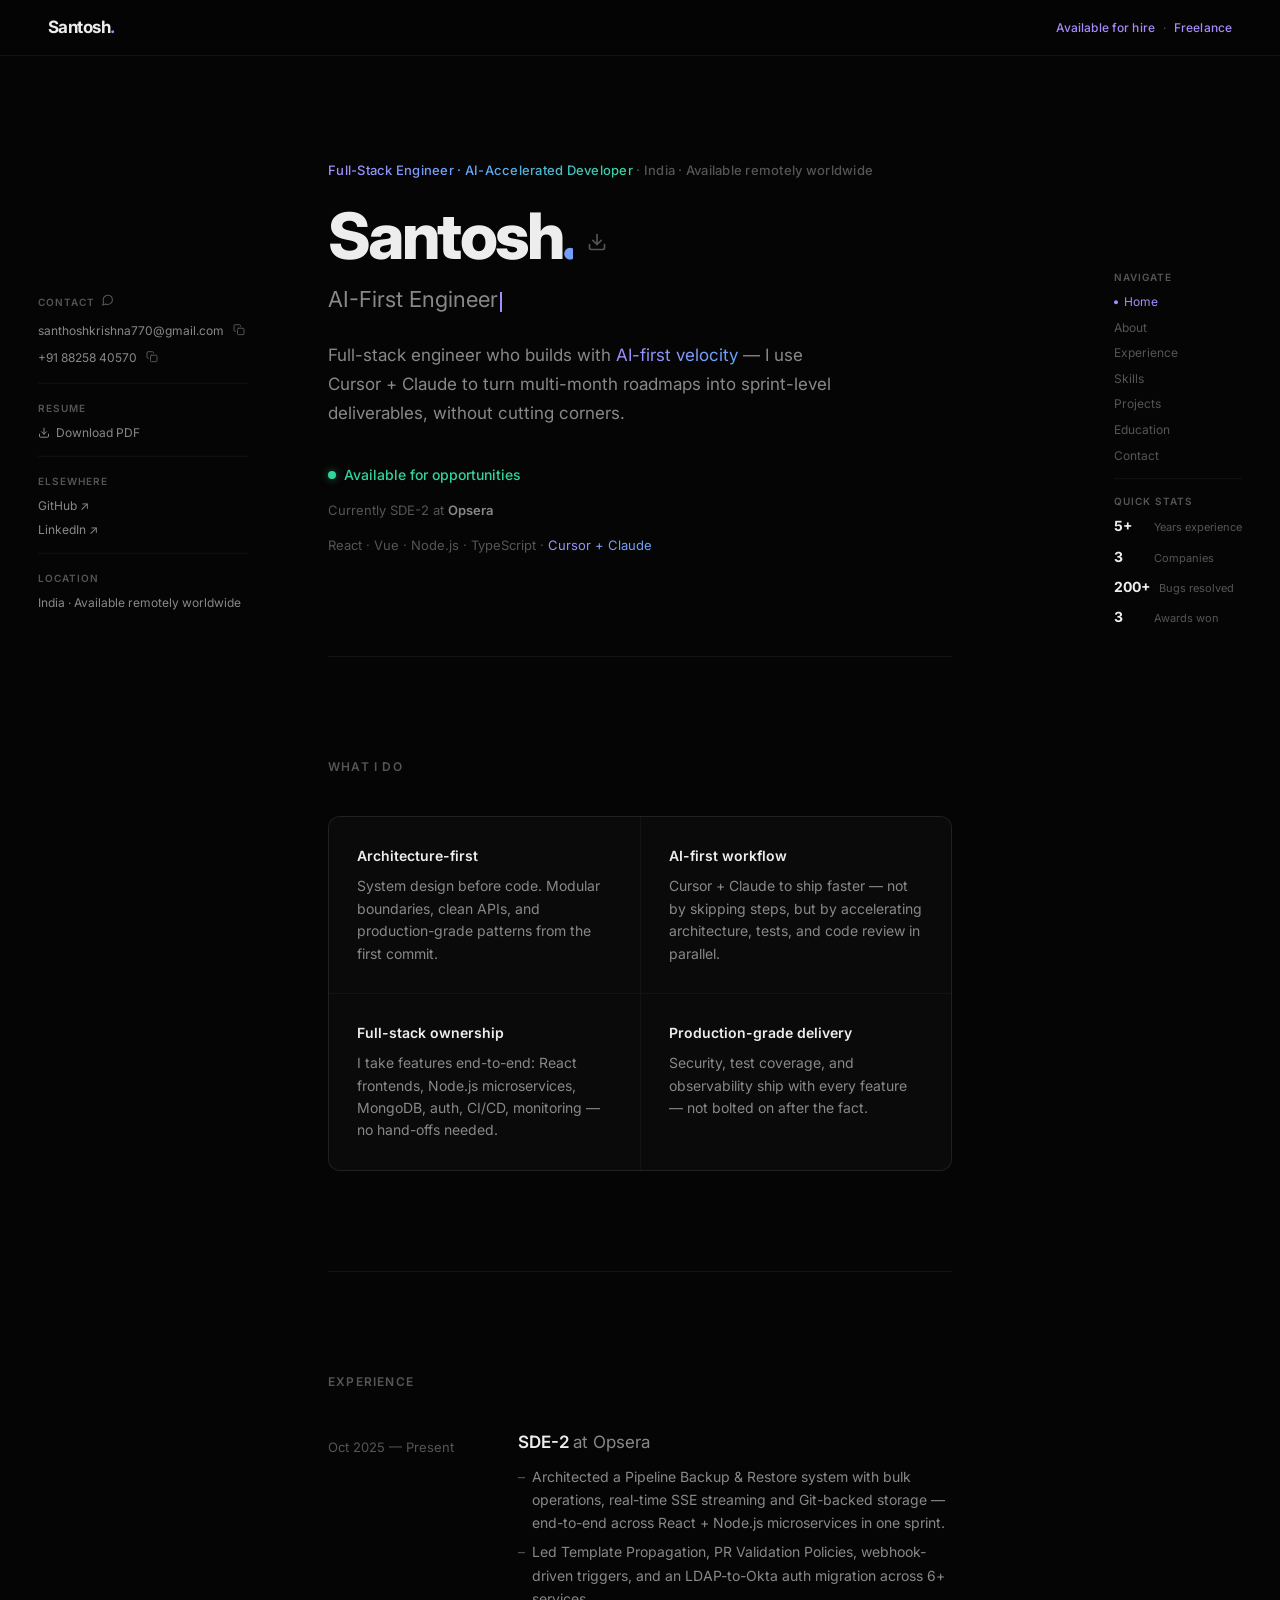
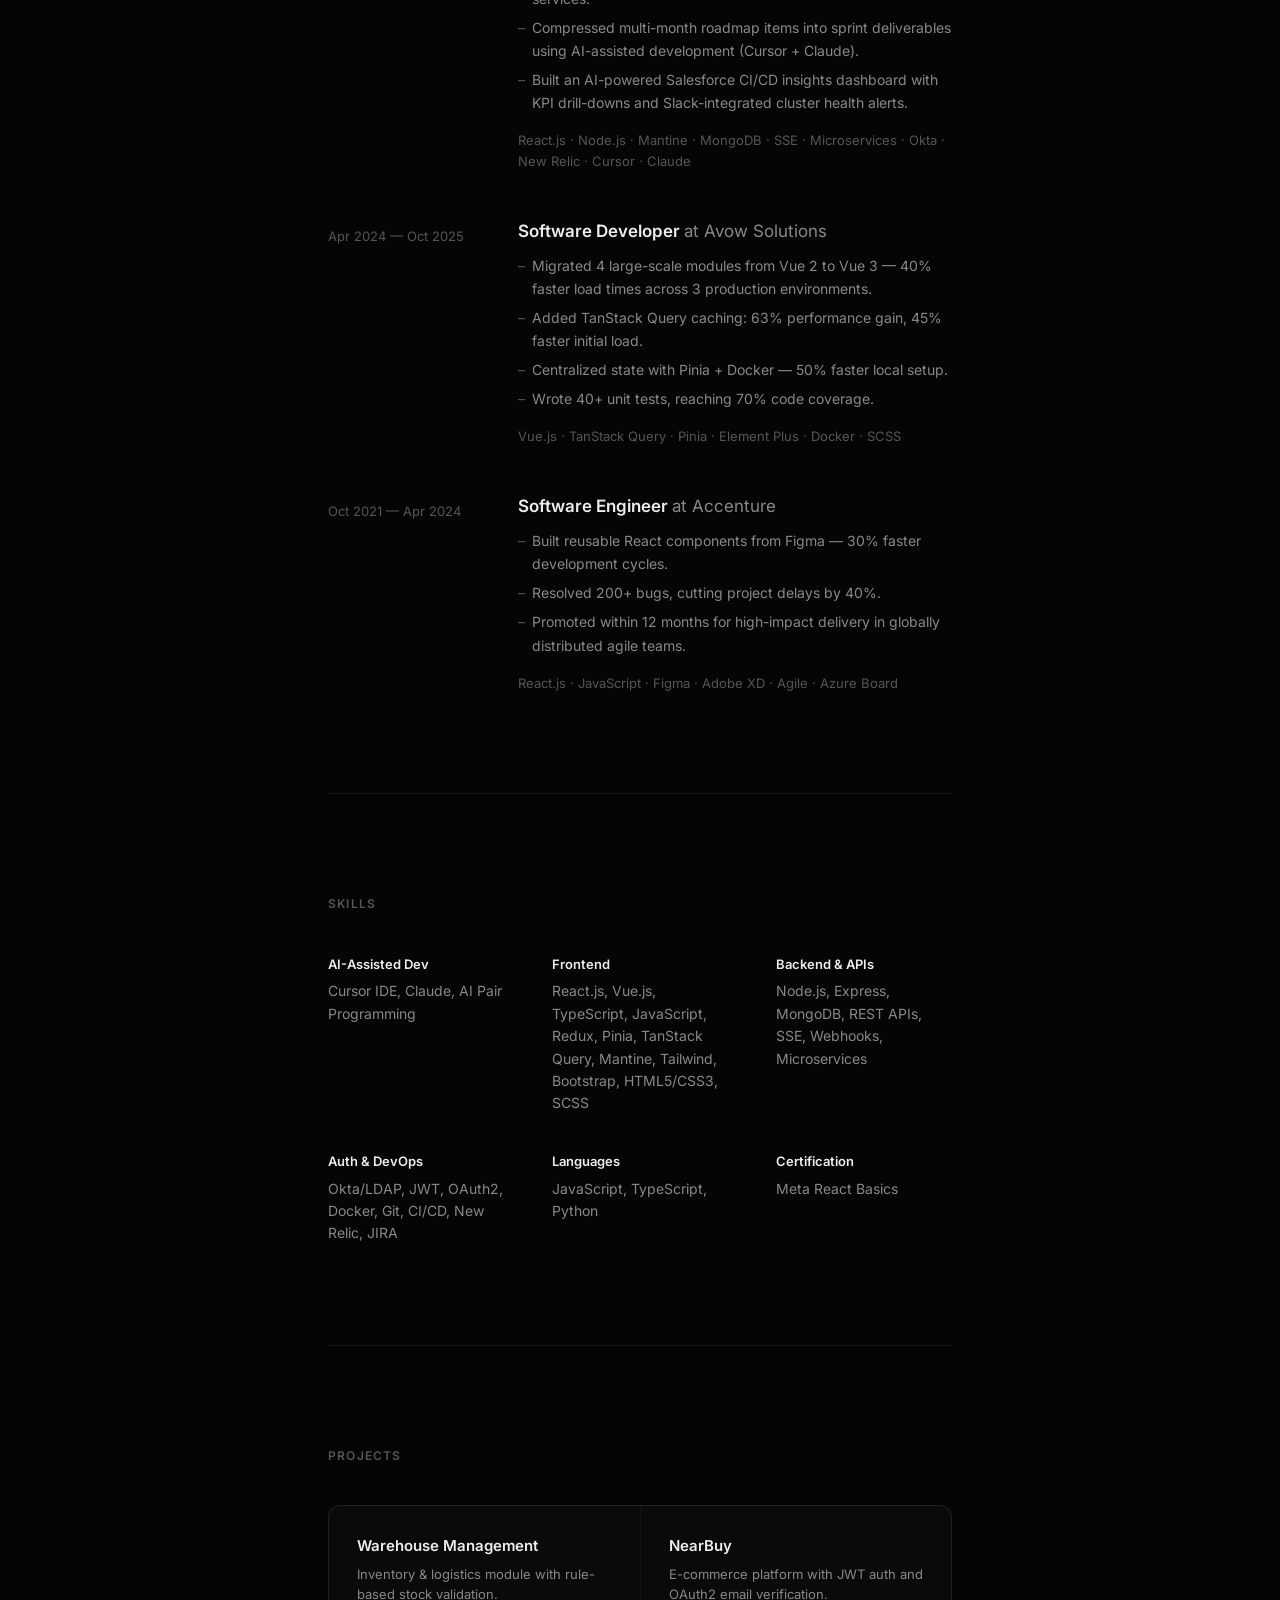
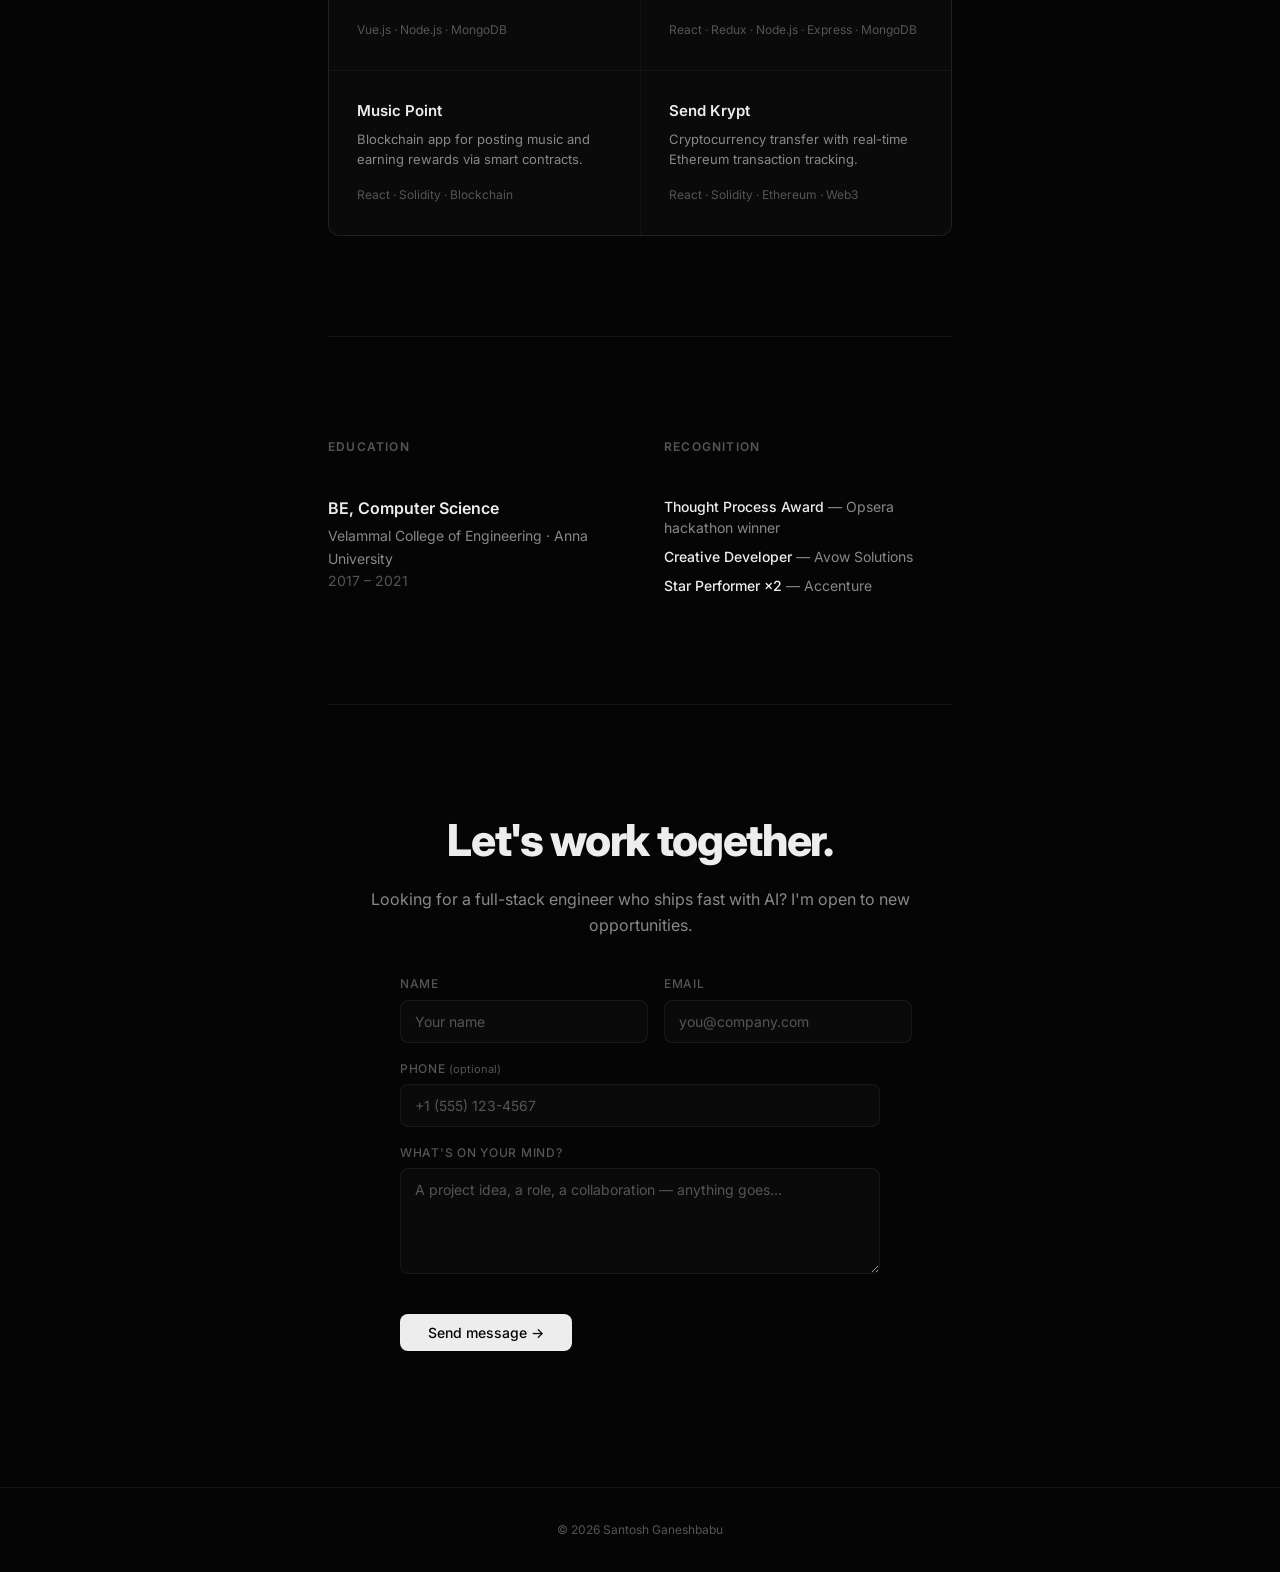
==== commit fa111189: "feat: resume download — hero icon, sidebar link, mobile FAB item - Download icon next to name in her" ====
--- a/index.html
+++ b/index.html
@@ -12,6 +12,15 @@
   <link rel="preconnect" href="https://fonts.gstatic.com" crossorigin>
   <link href="https://fonts.googleapis.com/css2?family=Inter:wght@300;400;500;600;700;800&display=swap" rel="stylesheet">
   <link rel="stylesheet" href="style.css">
+
+  <!-- Google Analytics -->
+  <script async src="https://www.googletagmanager.com/gtag/js?id=G-G8LY5H9218"></script>
+  <script>
+    window.dataLayer = window.dataLayer || [];
+    function gtag(){dataLayer.push(arguments);}
+    gtag('js', new Date());
+    gtag('config', 'G-G8LY5H9218');
+  </script>
 </head>
 <body>
 
@@ -81,6 +90,9 @@
           <svg width="12" height="12" viewBox="0 0 24 24" fill="none" stroke="currentColor" stroke-width="2" stroke-linecap="round" stroke-linejoin="round"><rect x="9" y="9" width="13" height="13" rx="2" ry="2"/><path d="M5 15H4a2 2 0 01-2-2V4a2 2 0 012-2h9a2 2 0 012 2v1"/></svg>
         </button>
       </div>
+      <div class="sidebar-divider"></div>
+      <p class="sidebar-label">Resume</p>
+      <a href="resume.pdf" download class="sidebar-item sidebar-resume"><svg width="12" height="12" viewBox="0 0 24 24" fill="none" stroke="currentColor" stroke-width="2" stroke-linecap="round" stroke-linejoin="round"><path d="M21 15v4a2 2 0 01-2 2H5a2 2 0 01-2-2v-4"/><polyline points="7 10 12 15 17 10"/><line x1="12" y1="15" x2="12" y2="3"/></svg> Download PDF</a>
       <div class="sidebar-divider"></div>
       <p class="sidebar-label">Elsewhere</p>
       <a href="https://github.com/kgsantosh770" target="_blank" rel="noopener noreferrer" class="sidebar-item">GitHub ↗</a>
@@ -115,7 +127,7 @@
     <!-- Hero -->
     <section class="hero" id="hero">
       <p class="hero-tag anim"><span class="hero-tag-vibrant">Full-Stack Engineer &middot; AI-Accelerated Developer</span> <span class="hero-tag-muted">&middot; India &middot; Available remotely worldwide</span></p>
-      <h1 class="hero-name anim">Santosh<span class="em">.</span></h1>
+      <h1 class="hero-name anim">Santosh<span class="em">.</span> <a href="resume.pdf" download class="resume-dl" title="Download Resume"><svg width="20" height="20" viewBox="0 0 24 24" fill="none" stroke="currentColor" stroke-width="2" stroke-linecap="round" stroke-linejoin="round"><path d="M21 15v4a2 2 0 01-2 2H5a2 2 0 01-2-2v-4"/><polyline points="7 10 12 15 17 10"/><line x1="12" y1="15" x2="12" y2="3"/></svg></a></h1>
       <p class="hero-typing anim" aria-label="Roles"><span id="typingText"></span><span class="typing-cursor"></span></p>
       <p class="hero-sub anim">Full-stack engineer who builds with <span class="em">AI-first velocity</span> — I use Cursor + Claude to turn multi-month roadmaps into sprint-level deliverables, without cutting corners.</p>
       <div class="hero-status anim">
@@ -353,6 +365,10 @@
         <svg width="16" height="16" viewBox="0 0 24 24" fill="currentColor"><path d="M20.447 20.452h-3.554v-5.569c0-1.328-.027-3.037-1.852-3.037-1.853 0-2.136 1.445-2.136 2.939v5.667H9.351V9h3.414v1.561h.046c.477-.9 1.637-1.85 3.37-1.85 3.601 0 4.267 2.37 4.267 5.455v6.286zM5.337 7.433a2.062 2.062 0 01-2.063-2.065 2.064 2.064 0 112.063 2.065zm1.782 13.019H3.555V9h3.564v11.452zM22.225 0H1.771C.792 0 0 .774 0 1.729v20.542C0 23.227.792 24 1.771 24h20.451C23.2 24 24 23.227 24 22.271V1.729C24 .774 23.2 0 22.222 0h.003z"/></svg>
         <span>LinkedIn</span>
       </a>
+      <a href="resume.pdf" download class="fab-item">
+        <svg width="16" height="16" viewBox="0 0 24 24" fill="none" stroke="currentColor" stroke-width="2" stroke-linecap="round" stroke-linejoin="round"><path d="M21 15v4a2 2 0 01-2 2H5a2 2 0 01-2-2v-4"/><polyline points="7 10 12 15 17 10"/><line x1="12" y1="15" x2="12" y2="3"/></svg>
+        <span>Resume</span>
+      </a>
     </div>
   </div>
 
--- a/style.css
+++ b/style.css
@@ -268,6 +268,18 @@
   background: linear-gradient(135deg, var(--accent), #60a5fa);
   -webkit-background-clip: text; -webkit-text-fill-color: transparent; background-clip: text;
 }
+
+.resume-dl {
+  display: inline-flex; align-items: center; vertical-align: middle;
+  color: var(--text-3); -webkit-text-fill-color: initial;
+  margin-left: 4px; transition: color .2s;
+}
+.resume-dl:hover { color: var(--accent); }
+
+.sidebar-resume {
+  display: inline-flex; align-items: center; gap: 6px;
+}
+.sidebar-resume svg { flex-shrink: 0; }
 
 .hero-typing {
   font-size: clamp(16px, 2.5vw, 22px); color: var(--text-2);
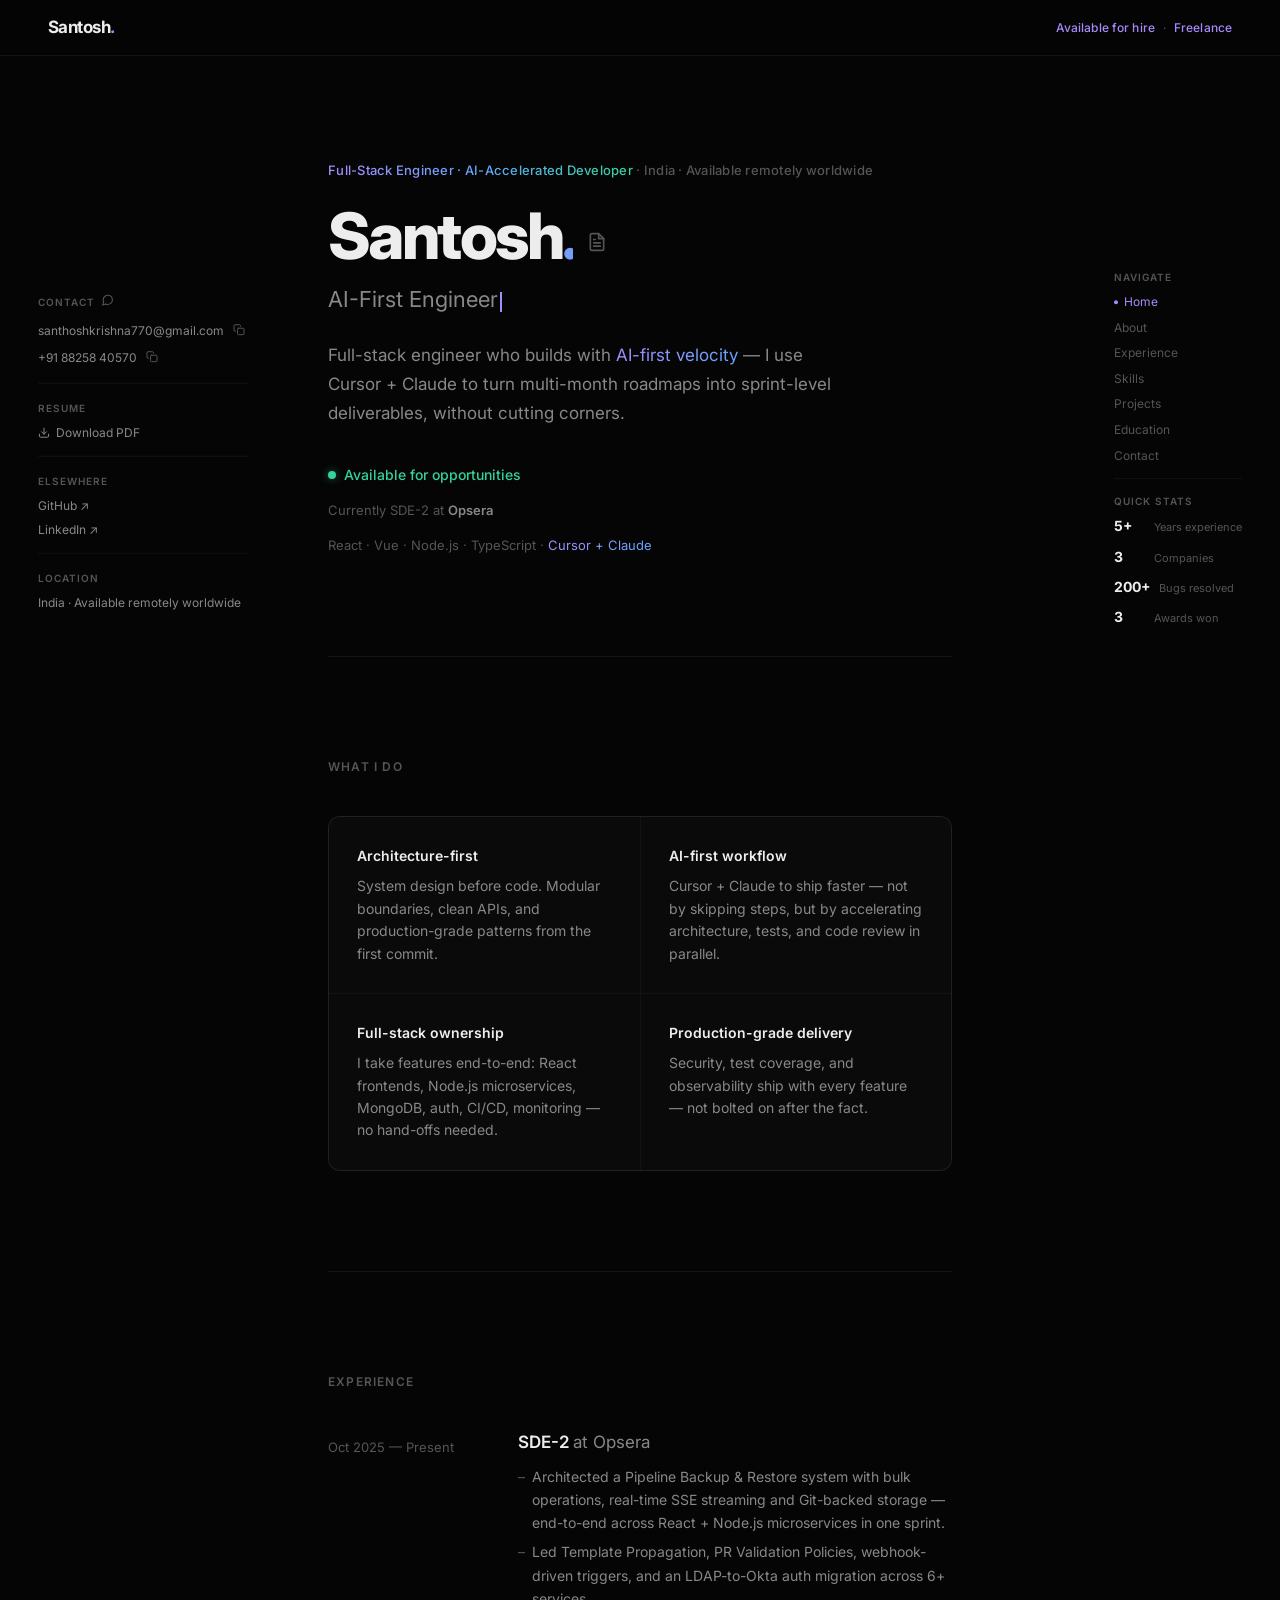
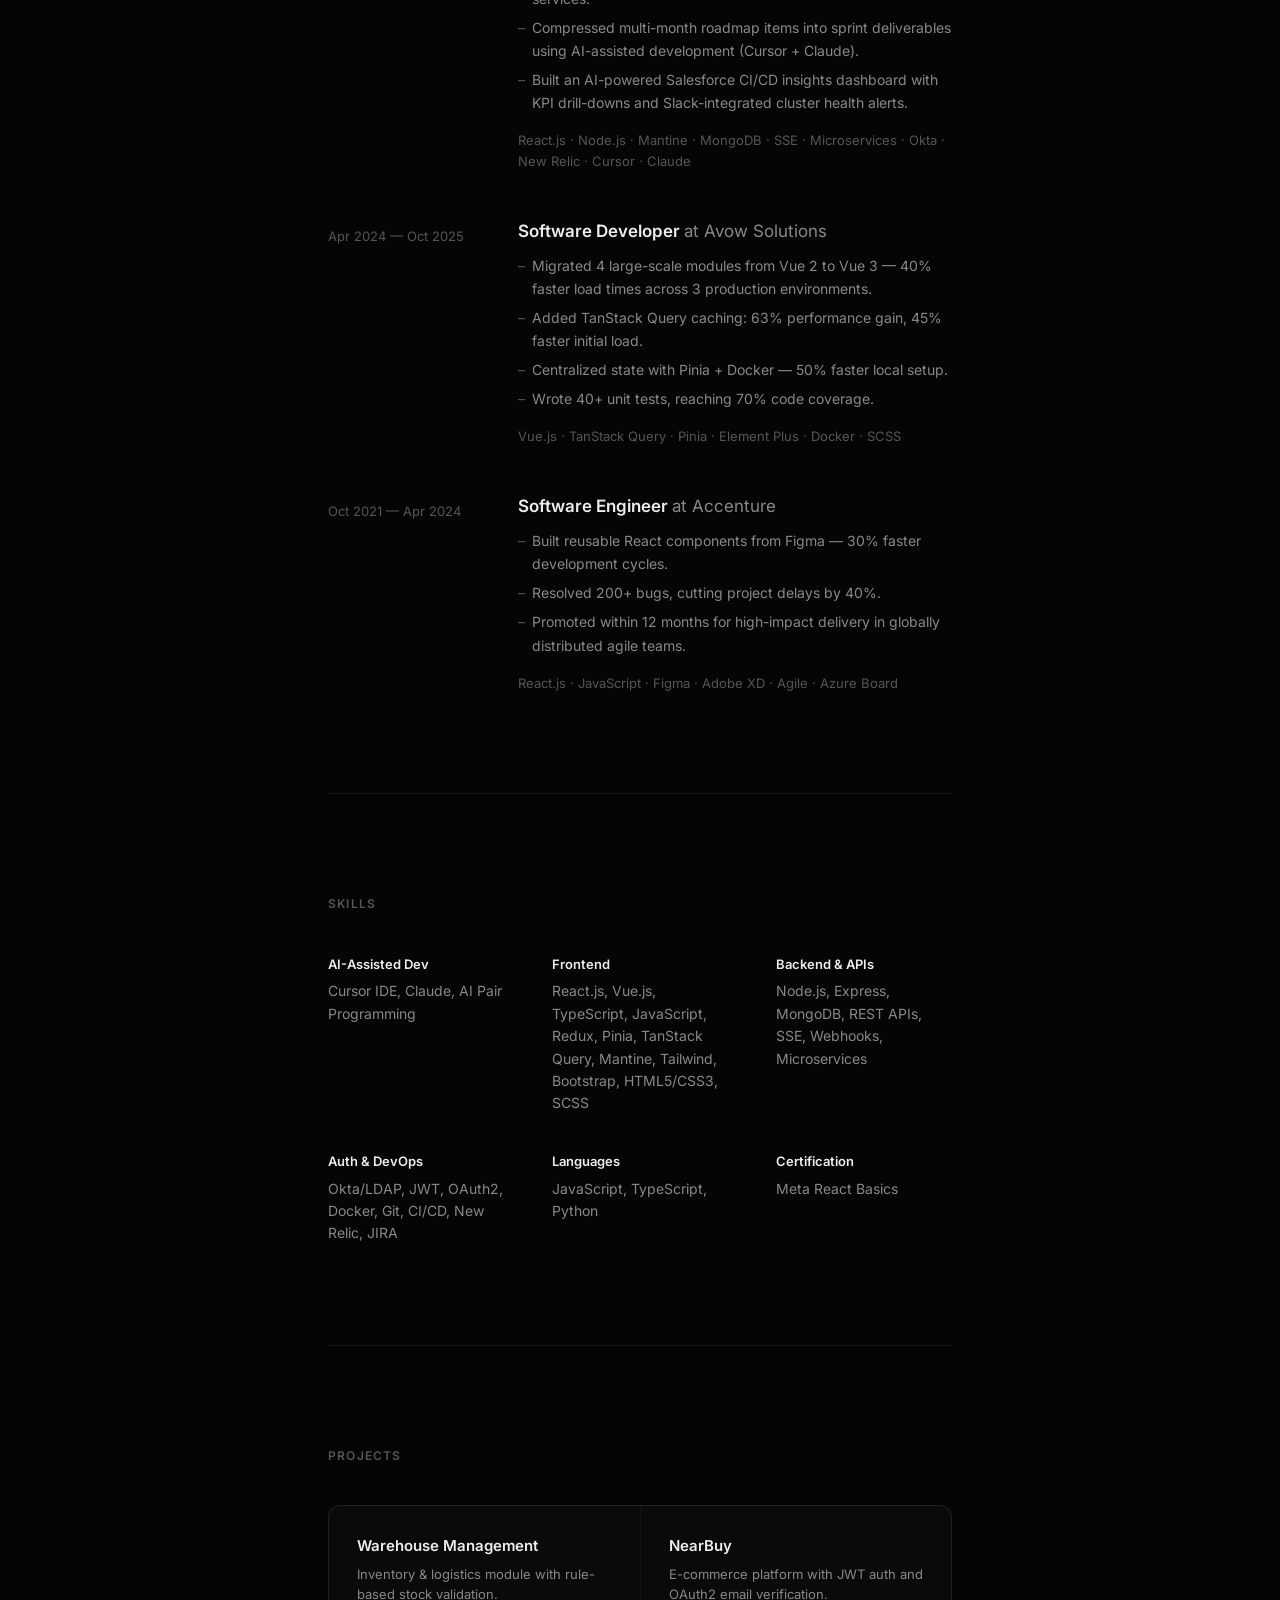
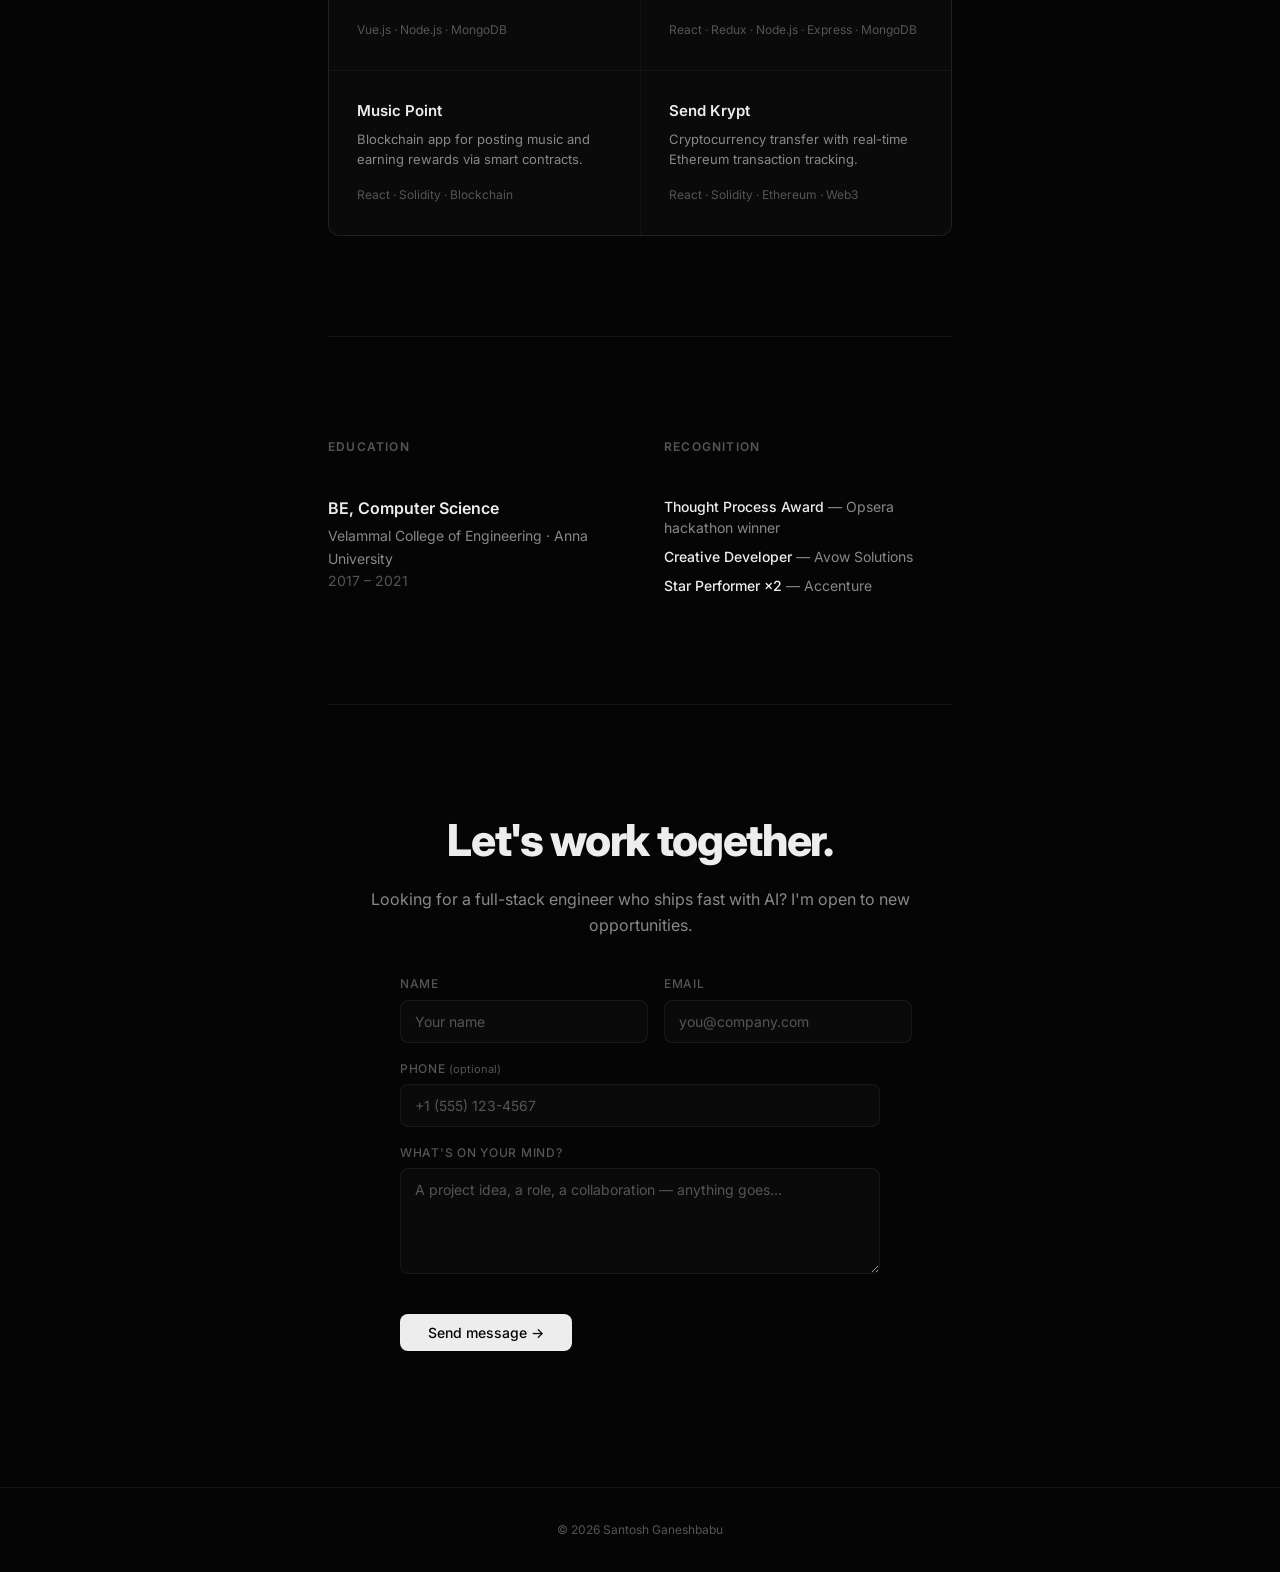
==== commit 3fcd6811: "feat: hero resume icon opens in new tab with doc symbol Co-authored-by: Cursor <cursoragent@cursor.c" ====
--- a/index.html
+++ b/index.html
@@ -92,7 +92,7 @@
       </div>
       <div class="sidebar-divider"></div>
       <p class="sidebar-label">Resume</p>
-      <a href="resume.pdf" download class="sidebar-item sidebar-resume"><svg width="12" height="12" viewBox="0 0 24 24" fill="none" stroke="currentColor" stroke-width="2" stroke-linecap="round" stroke-linejoin="round"><path d="M21 15v4a2 2 0 01-2 2H5a2 2 0 01-2-2v-4"/><polyline points="7 10 12 15 17 10"/><line x1="12" y1="15" x2="12" y2="3"/></svg> Download PDF</a>
+      <a href="Santosh_Ganeshbabu_Resume.pdf" download class="sidebar-item sidebar-resume"><svg width="12" height="12" viewBox="0 0 24 24" fill="none" stroke="currentColor" stroke-width="2" stroke-linecap="round" stroke-linejoin="round"><path d="M21 15v4a2 2 0 01-2 2H5a2 2 0 01-2-2v-4"/><polyline points="7 10 12 15 17 10"/><line x1="12" y1="15" x2="12" y2="3"/></svg> Download PDF</a>
       <div class="sidebar-divider"></div>
       <p class="sidebar-label">Elsewhere</p>
       <a href="https://github.com/kgsantosh770" target="_blank" rel="noopener noreferrer" class="sidebar-item">GitHub ↗</a>
@@ -127,7 +127,7 @@
     <!-- Hero -->
     <section class="hero" id="hero">
       <p class="hero-tag anim"><span class="hero-tag-vibrant">Full-Stack Engineer &middot; AI-Accelerated Developer</span> <span class="hero-tag-muted">&middot; India &middot; Available remotely worldwide</span></p>
-      <h1 class="hero-name anim">Santosh<span class="em">.</span> <a href="resume.pdf" download class="resume-dl" title="Download Resume"><svg width="20" height="20" viewBox="0 0 24 24" fill="none" stroke="currentColor" stroke-width="2" stroke-linecap="round" stroke-linejoin="round"><path d="M21 15v4a2 2 0 01-2 2H5a2 2 0 01-2-2v-4"/><polyline points="7 10 12 15 17 10"/><line x1="12" y1="15" x2="12" y2="3"/></svg></a></h1>
+      <h1 class="hero-name anim">Santosh<span class="em">.</span> <a href="Santosh_Ganeshbabu_Resume.pdf" target="_blank" rel="noopener noreferrer" class="resume-dl" title="View Resume"><svg width="20" height="20" viewBox="0 0 24 24" fill="none" stroke="currentColor" stroke-width="2" stroke-linecap="round" stroke-linejoin="round"><path d="M14 2H6a2 2 0 00-2 2v16a2 2 0 002 2h12a2 2 0 002-2V8z"/><polyline points="14 2 14 8 20 8"/><line x1="16" y1="13" x2="8" y2="13"/><line x1="16" y1="17" x2="8" y2="17"/><polyline points="10 9 9 9 8 9"/></svg></a></h1>
       <p class="hero-typing anim" aria-label="Roles"><span id="typingText"></span><span class="typing-cursor"></span></p>
       <p class="hero-sub anim">Full-stack engineer who builds with <span class="em">AI-first velocity</span> — I use Cursor + Claude to turn multi-month roadmaps into sprint-level deliverables, without cutting corners.</p>
       <div class="hero-status anim">
@@ -365,7 +365,7 @@
         <svg width="16" height="16" viewBox="0 0 24 24" fill="currentColor"><path d="M20.447 20.452h-3.554v-5.569c0-1.328-.027-3.037-1.852-3.037-1.853 0-2.136 1.445-2.136 2.939v5.667H9.351V9h3.414v1.561h.046c.477-.9 1.637-1.85 3.37-1.85 3.601 0 4.267 2.37 4.267 5.455v6.286zM5.337 7.433a2.062 2.062 0 01-2.063-2.065 2.064 2.064 0 112.063 2.065zm1.782 13.019H3.555V9h3.564v11.452zM22.225 0H1.771C.792 0 0 .774 0 1.729v20.542C0 23.227.792 24 1.771 24h20.451C23.2 24 24 23.227 24 22.271V1.729C24 .774 23.2 0 22.222 0h.003z"/></svg>
         <span>LinkedIn</span>
       </a>
-      <a href="resume.pdf" download class="fab-item">
+      <a href="Santosh_Ganeshbabu_Resume.pdf" download class="fab-item">
         <svg width="16" height="16" viewBox="0 0 24 24" fill="none" stroke="currentColor" stroke-width="2" stroke-linecap="round" stroke-linejoin="round"><path d="M21 15v4a2 2 0 01-2 2H5a2 2 0 01-2-2v-4"/><polyline points="7 10 12 15 17 10"/><line x1="12" y1="15" x2="12" y2="3"/></svg>
         <span>Resume</span>
       </a>
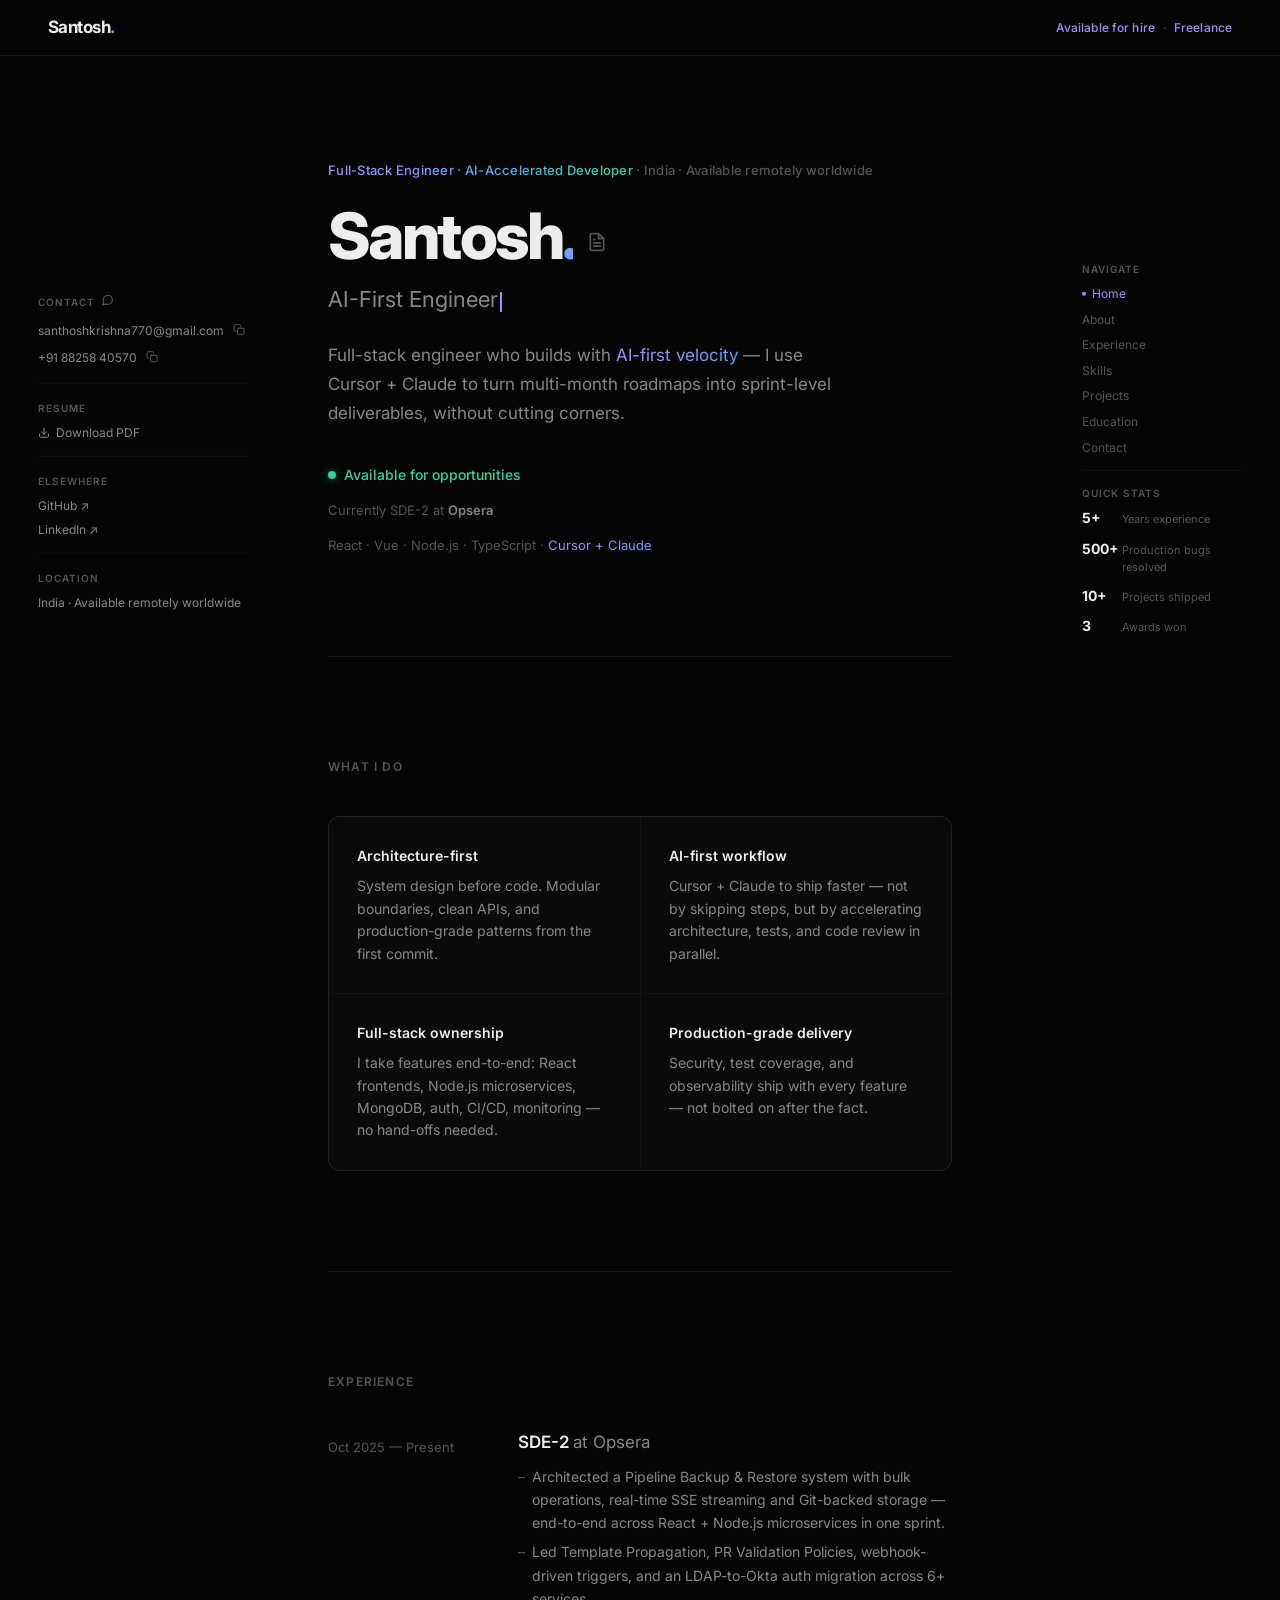
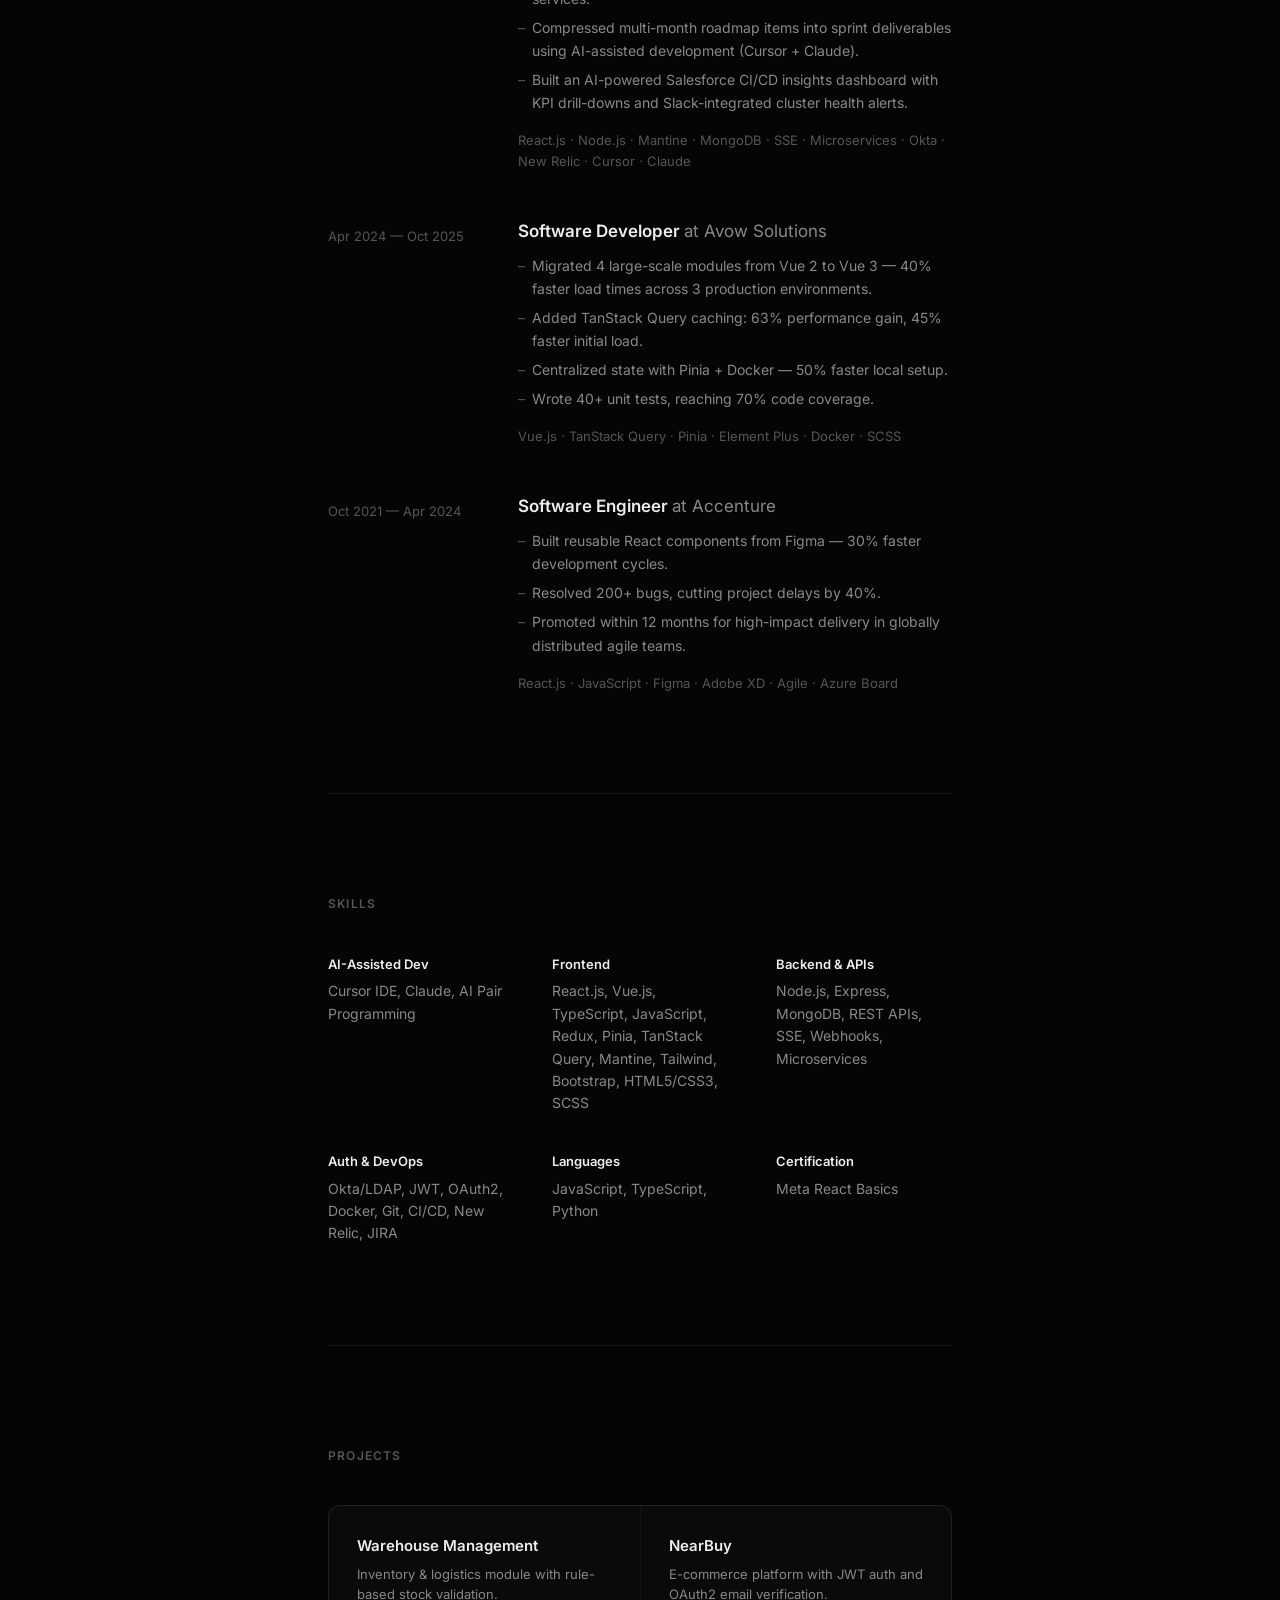
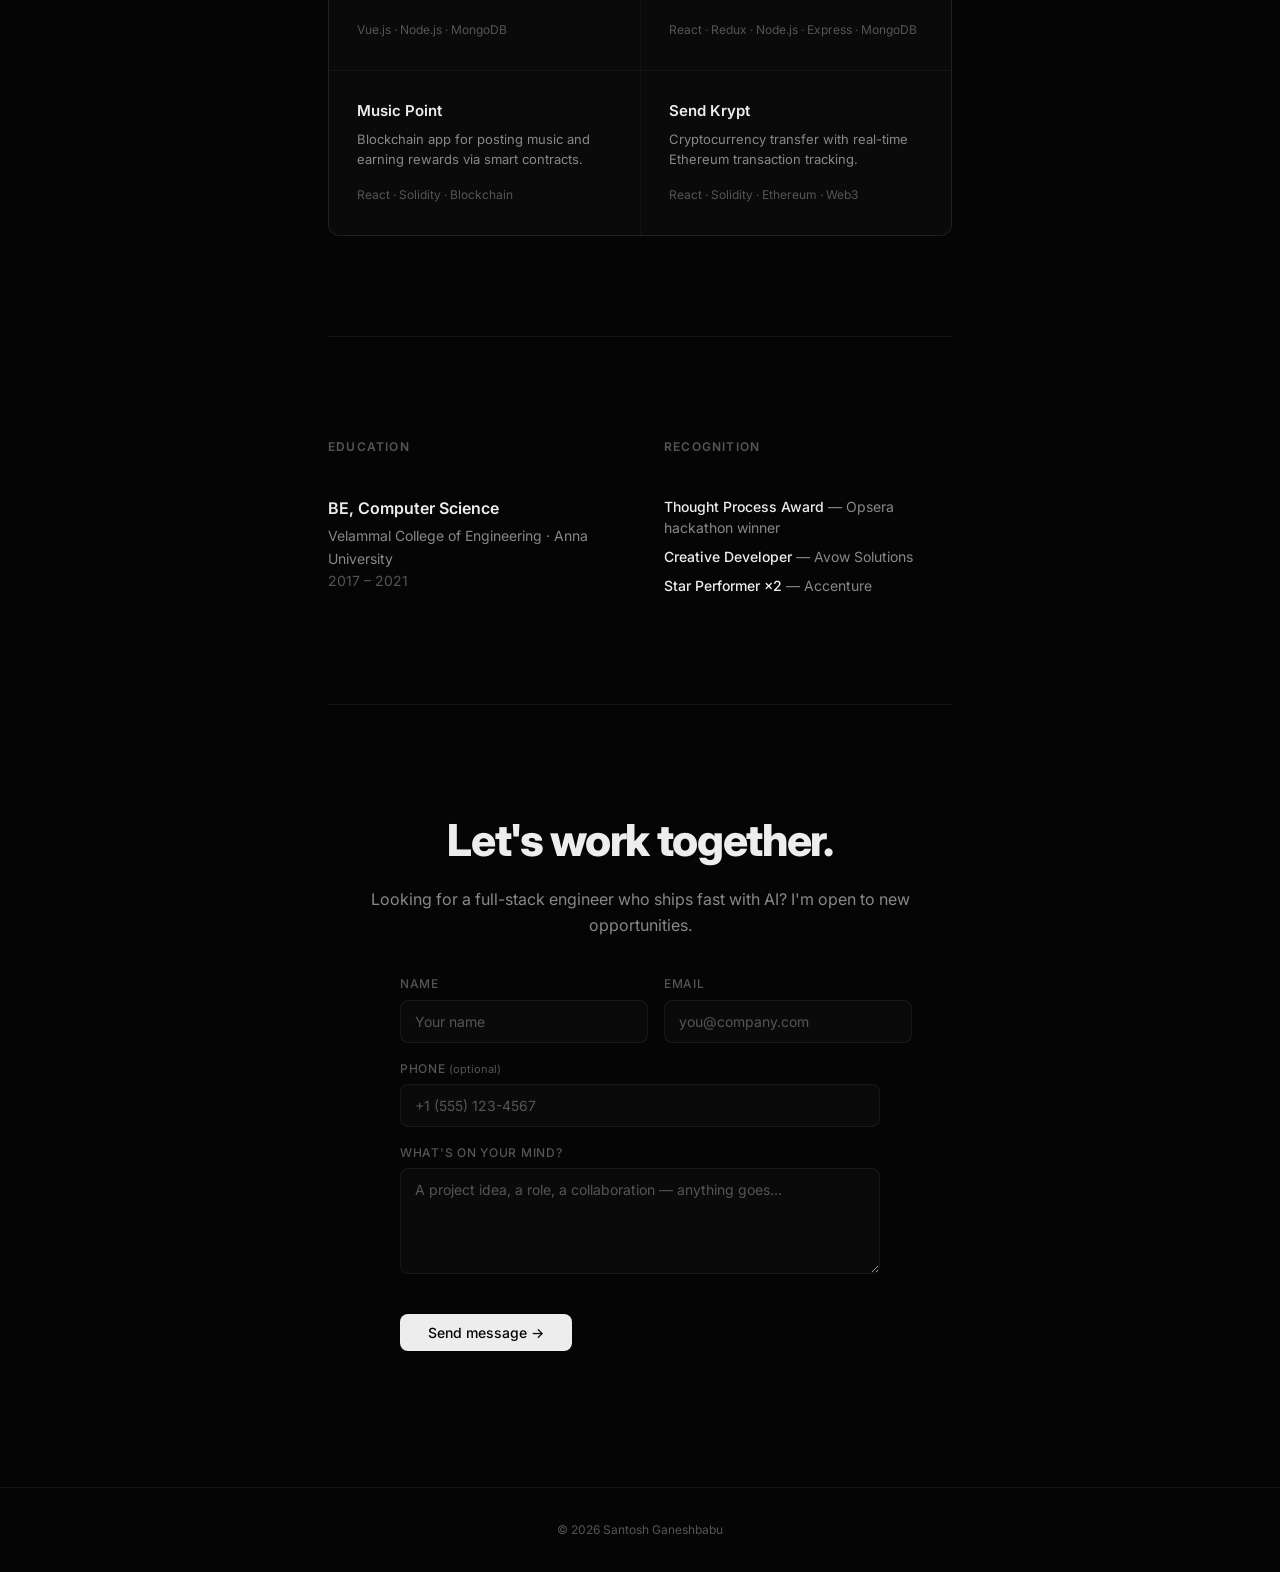
==== commit 012c6ddb: "update quick stats: remove companies, add projects shipped, 500+ bugs Co-authored-by: Cursor <cursor" ====
--- a/index.html
+++ b/index.html
@@ -116,8 +116,8 @@
       <div class="sidebar-divider"></div>
       <p class="sidebar-label">Quick stats</p>
       <div class="stat-row"><span class="stat-num">5+</span><span class="stat-desc">Years experience</span></div>
-      <div class="stat-row"><span class="stat-num">3</span><span class="stat-desc">Companies</span></div>
-      <div class="stat-row"><span class="stat-num">200+</span><span class="stat-desc">Bugs resolved</span></div>
+      <div class="stat-row"><span class="stat-num">500+</span><span class="stat-desc">Production bugs resolved</span></div>
+      <div class="stat-row"><span class="stat-num">10+</span><span class="stat-desc">Projects shipped</span></div>
       <div class="stat-row"><span class="stat-num">3</span><span class="stat-desc">Awards won</span></div>
     </div>
   </aside>
@@ -140,8 +140,8 @@
       </div>
       <div class="mobile-stats anim">
         <div class="m-stat"><span class="m-stat-num">5+</span><span class="m-stat-label">Years</span></div>
-        <div class="m-stat"><span class="m-stat-num">3</span><span class="m-stat-label">Companies</span></div>
-        <div class="m-stat"><span class="m-stat-num">200+</span><span class="m-stat-label">Bugs Fixed</span></div>
+        <div class="m-stat"><span class="m-stat-num">500+</span><span class="m-stat-label">Bugs Fixed</span></div>
+        <div class="m-stat"><span class="m-stat-num">10+</span><span class="m-stat-label">Projects</span></div>
         <div class="m-stat"><span class="m-stat-num">3</span><span class="m-stat-label">Awards</span></div>
       </div>
     </section>
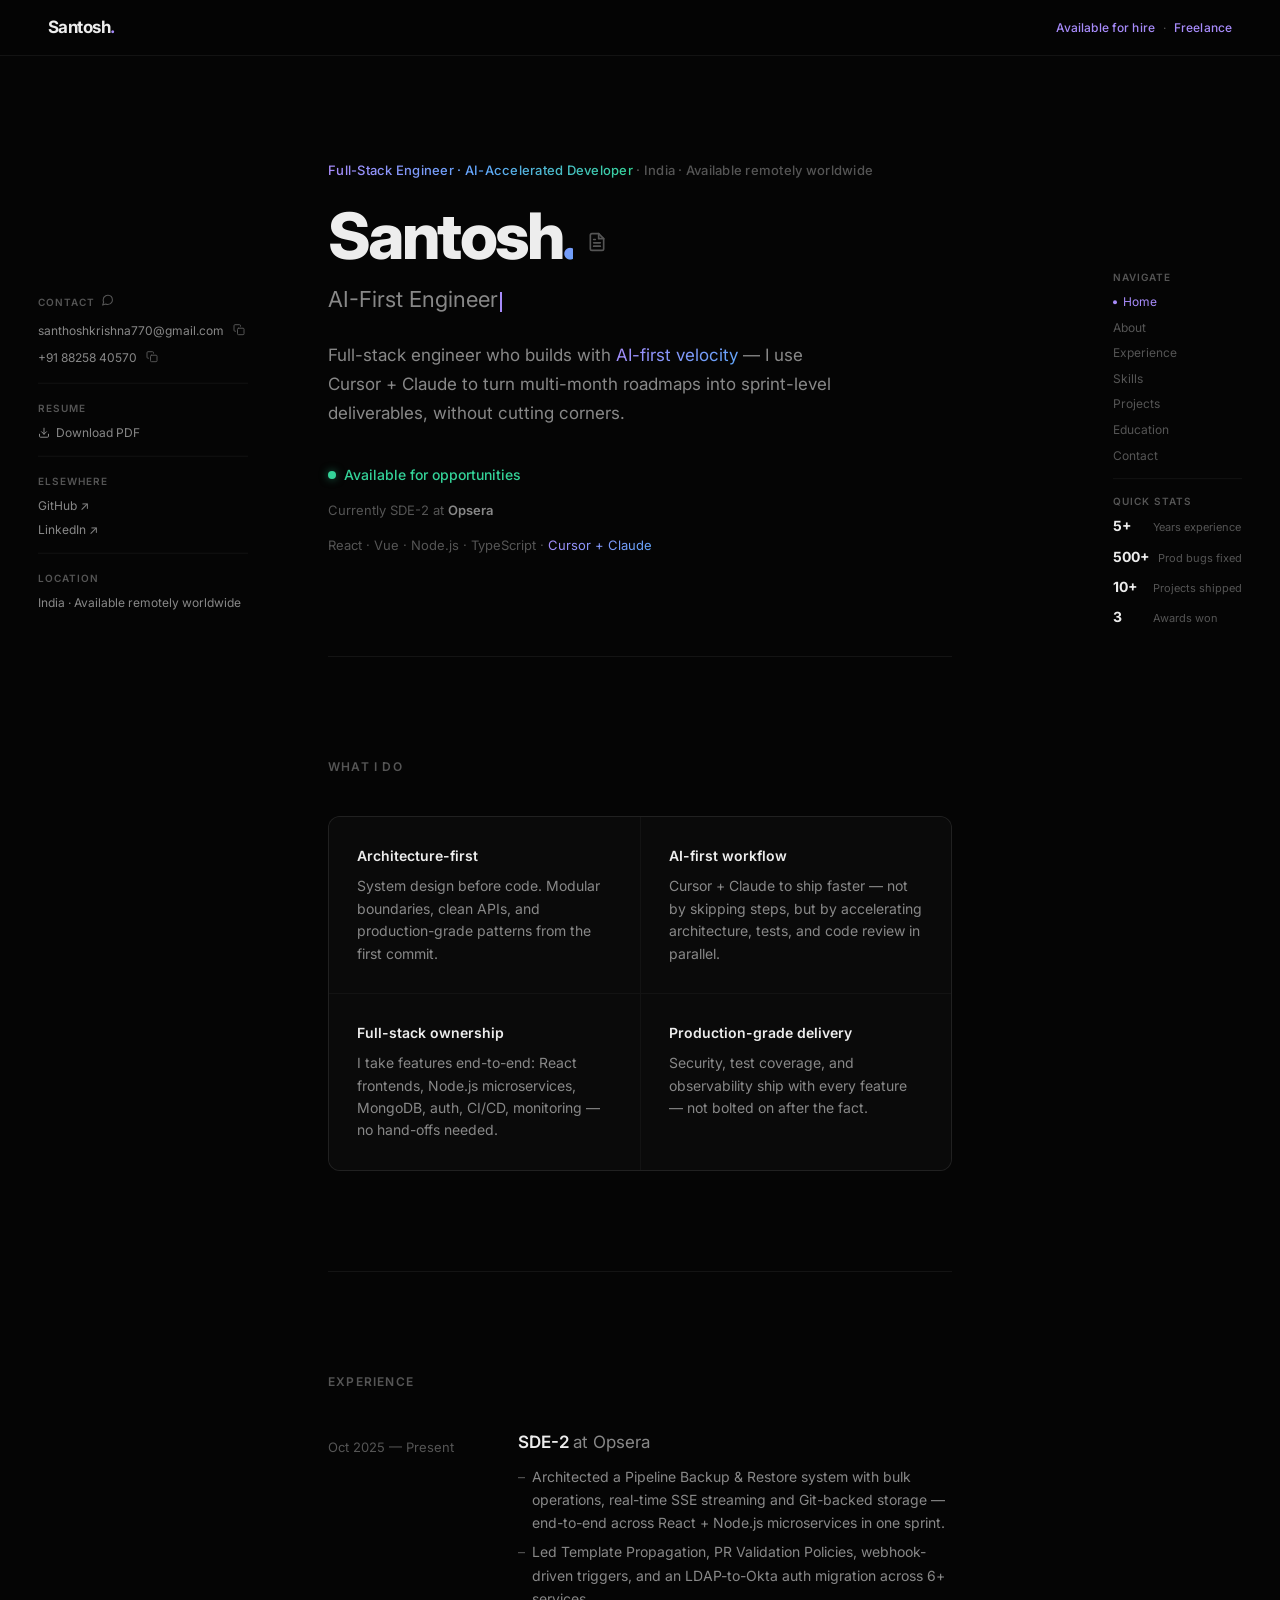
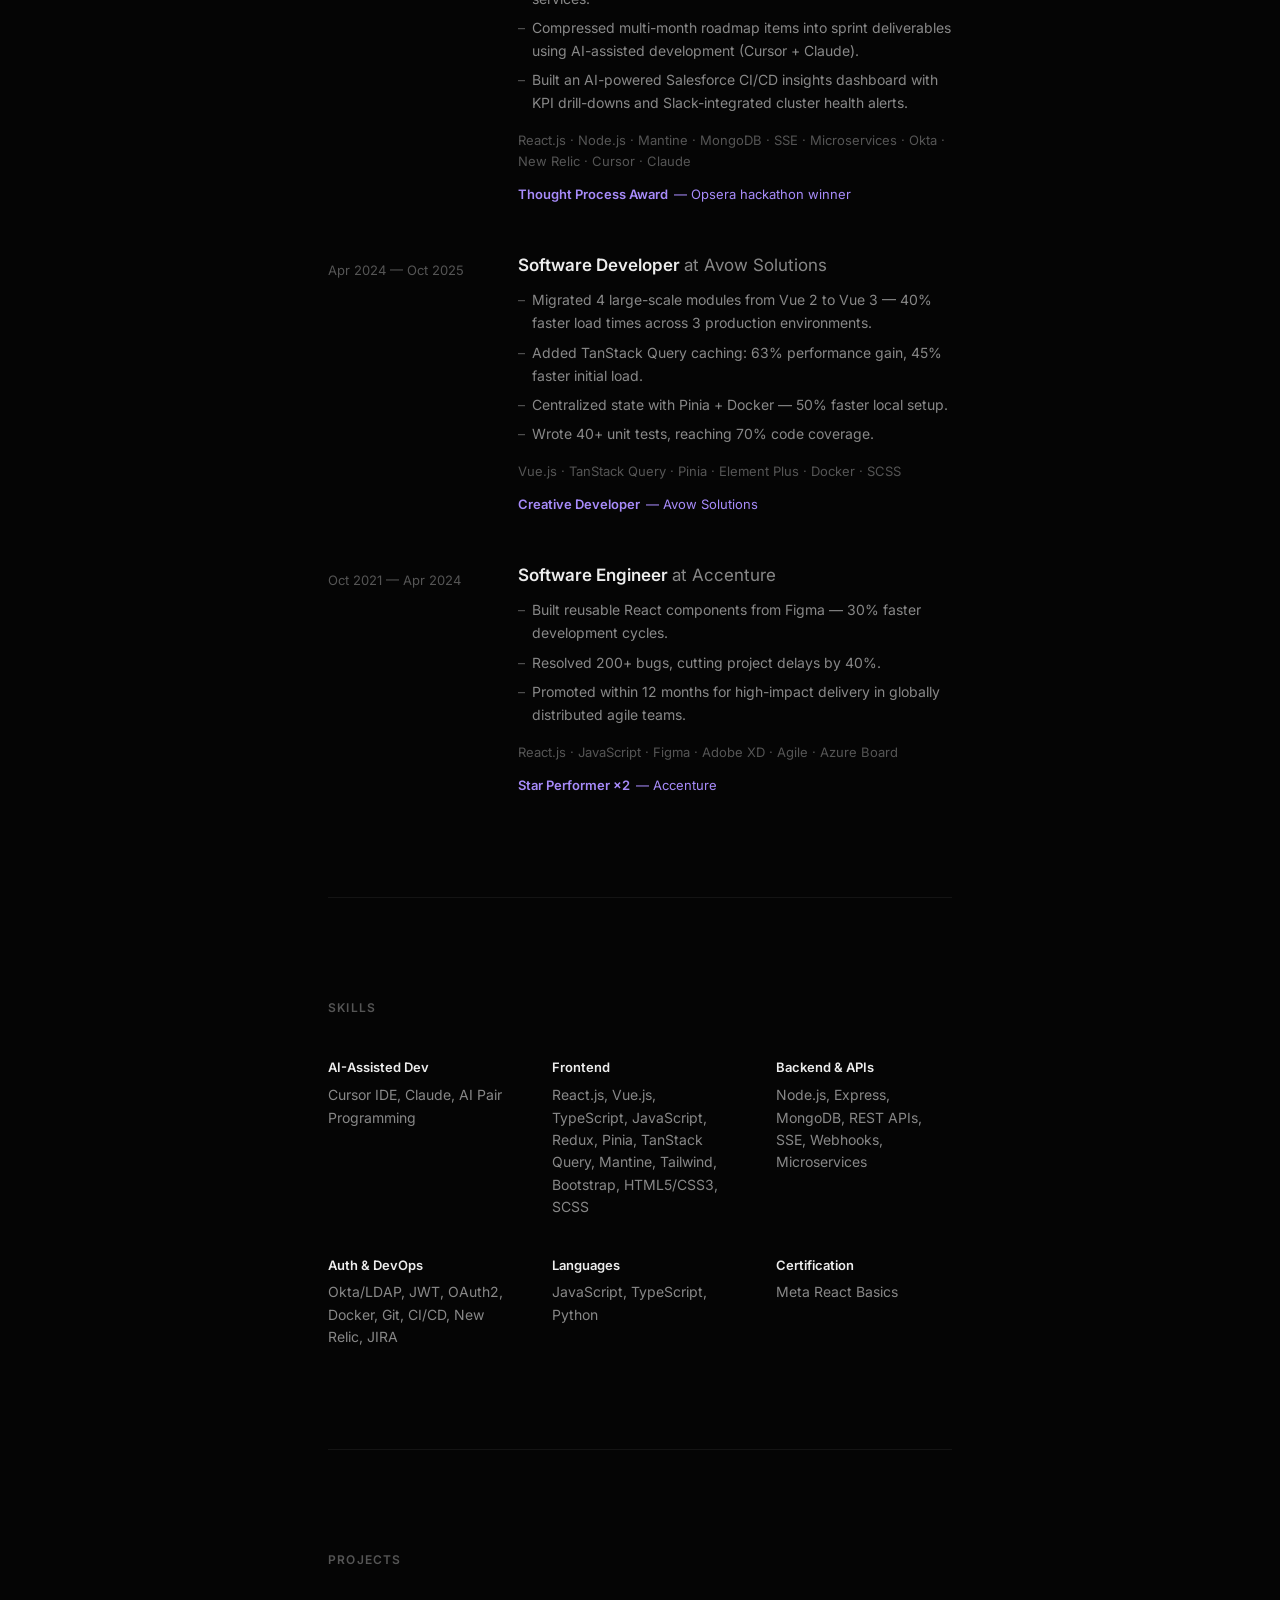
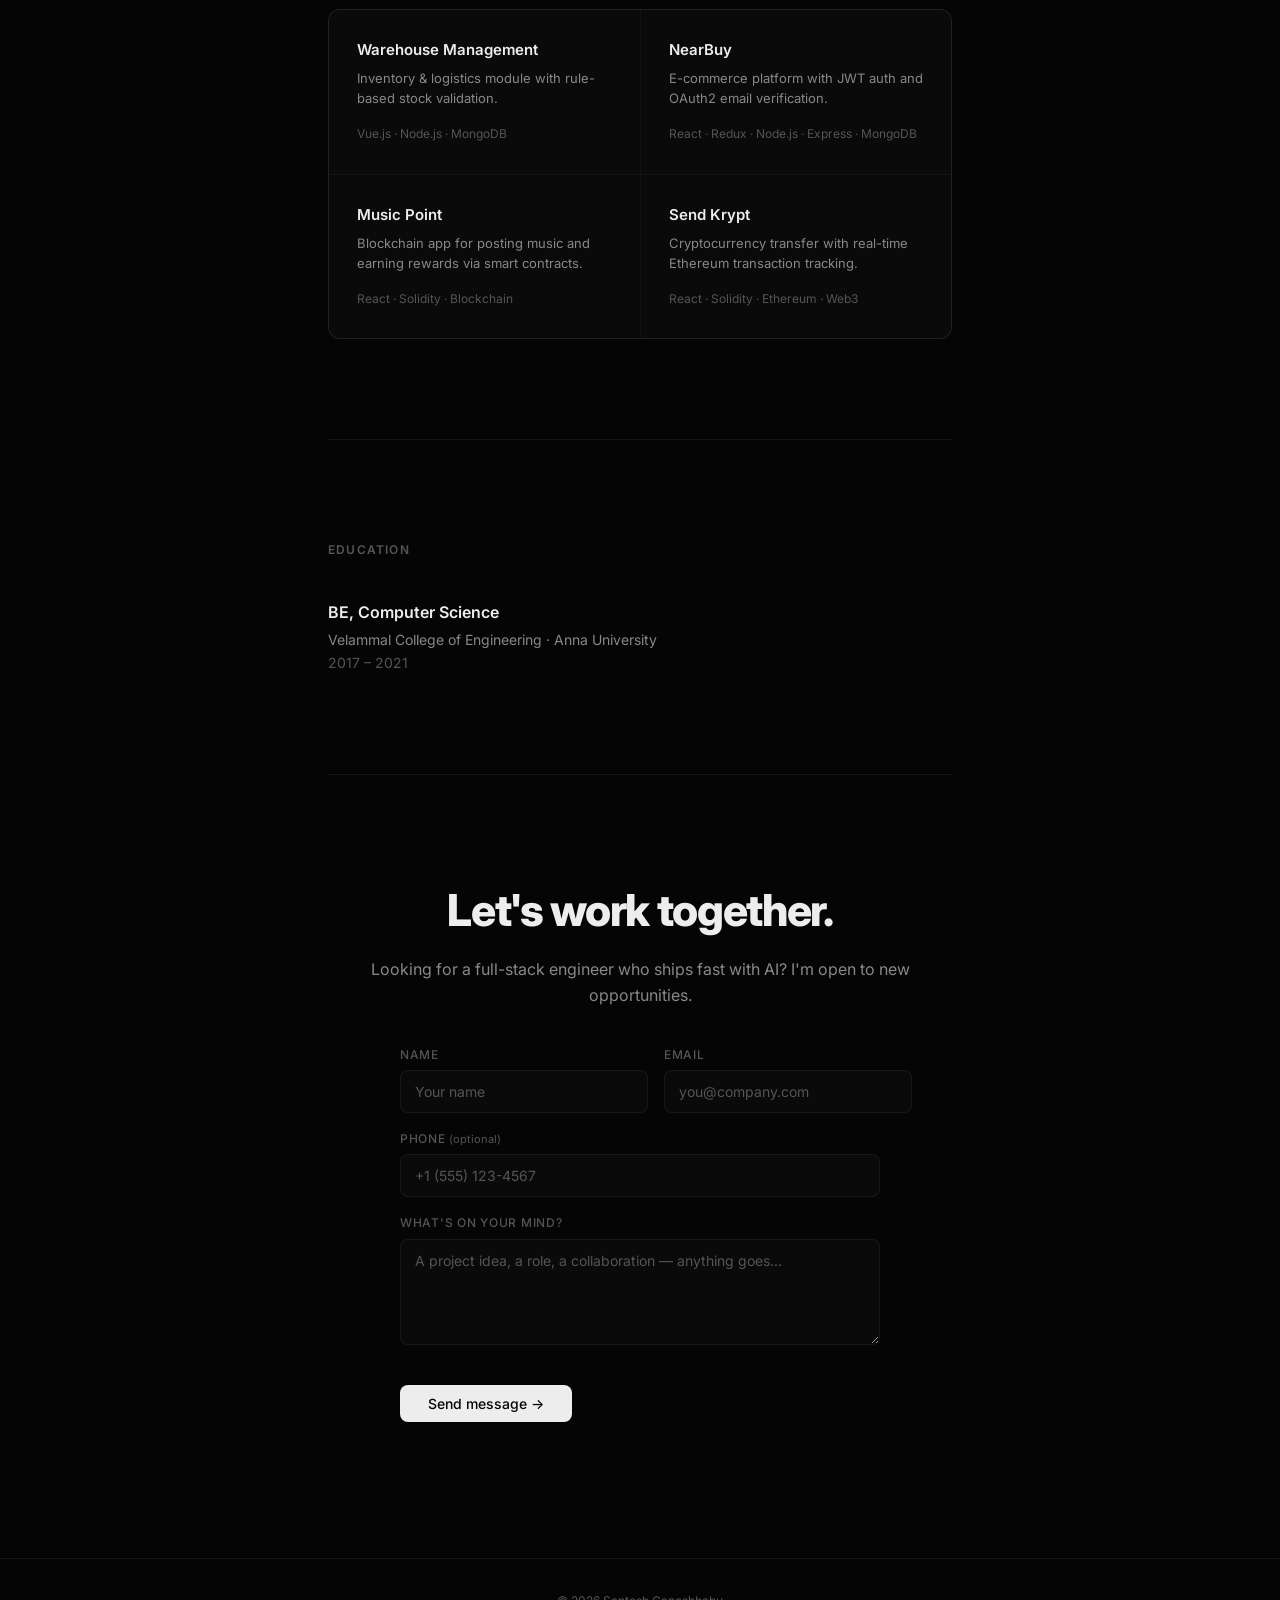
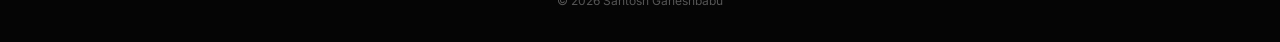
==== commit 0d085dc6: "move recognition into experience, widen education, prod bugs fixed - Awards shown as bold accent tex" ====
--- a/index.html
+++ b/index.html
@@ -116,7 +116,7 @@
       <div class="sidebar-divider"></div>
       <p class="sidebar-label">Quick stats</p>
       <div class="stat-row"><span class="stat-num">5+</span><span class="stat-desc">Years experience</span></div>
-      <div class="stat-row"><span class="stat-num">500+</span><span class="stat-desc">Production bugs resolved</span></div>
+      <div class="stat-row"><span class="stat-num">500+</span><span class="stat-desc">Prod bugs fixed</span></div>
       <div class="stat-row"><span class="stat-num">10+</span><span class="stat-desc">Projects shipped</span></div>
       <div class="stat-row"><span class="stat-num">3</span><span class="stat-desc">Awards won</span></div>
     </div>
@@ -186,6 +186,7 @@
             <li>Built an AI-powered Salesforce CI/CD insights dashboard with KPI drill-downs and Slack-integrated cluster health alerts.</li>
           </ul>
           <div class="role-stack">React.js · Node.js · Mantine · MongoDB · SSE · Microservices · Okta · New Relic · Cursor · Claude</div>
+          <div class="role-award"><strong>Thought Process Award</strong> — Opsera hackathon winner</div>
         </div>
       </article>
 
@@ -202,6 +203,7 @@
             <li>Wrote 40+ unit tests, reaching 70% code coverage.</li>
           </ul>
           <div class="role-stack">Vue.js · TanStack Query · Pinia · Element Plus · Docker · SCSS</div>
+          <div class="role-award"><strong>Creative Developer</strong> — Avow Solutions</div>
         </div>
       </article>
 
@@ -217,6 +219,7 @@
             <li>Promoted within 12 months for high-impact delivery in globally distributed agile teams.</li>
           </ul>
           <div class="role-stack">React.js · JavaScript · Figma · Adobe XD · Agile · Azure Board</div>
+          <div class="role-award"><strong>Star Performer ×2</strong> — Accenture</div>
         </div>
       </article>
     </section>
@@ -279,20 +282,12 @@
       </div>
     </section>
 
-    <!-- Education & Awards -->
+    <!-- Education -->
     <section class="extras" id="education">
-      <div class="extras-col anim">
+      <div class="extras-col extras-full anim">
         <h2 class="sec-title">Education</h2>
         <h3>BE, Computer Science</h3>
         <p>Velammal College of Engineering &middot; Anna University<br><span class="muted">2017 – 2021</span></p>
-      </div>
-      <div class="extras-col anim">
-        <h2 class="sec-title">Recognition</h2>
-        <ul class="award-list">
-          <li><strong>Thought Process Award</strong> — Opsera hackathon winner</li>
-          <li><strong>Creative Developer</strong> — Avow Solutions</li>
-          <li><strong>Star Performer ×2</strong> — Accenture</li>
-        </ul>
       </div>
     </section>
 
--- a/style.css
+++ b/style.css
@@ -381,6 +381,12 @@
 
 .role-stack { font-size: 13px; color: var(--text-3); }
 
+.role-award {
+  display: inline-flex; align-items: center; gap: 6px;
+  margin-top: 12px; font-size: 13px; color: var(--accent);
+}
+.role-award strong { font-weight: 600; }
+
 /* ---- Skills ---- */
 
 .skill-cols { display: grid; grid-template-columns: repeat(3, 1fr); gap: 36px 48px; }
@@ -405,6 +411,7 @@
 /* ---- Extras ---- */
 
 .extras { display: grid; grid-template-columns: 1fr 1fr; gap: 48px; }
+.extras-full { grid-column: 1 / -1; }
 
 .extras-col h3 { font-size: 16px; font-weight: 600; margin-bottom: 4px; }
 .extras-col p { font-size: 14px; color: var(--text-2); line-height: 1.6; }
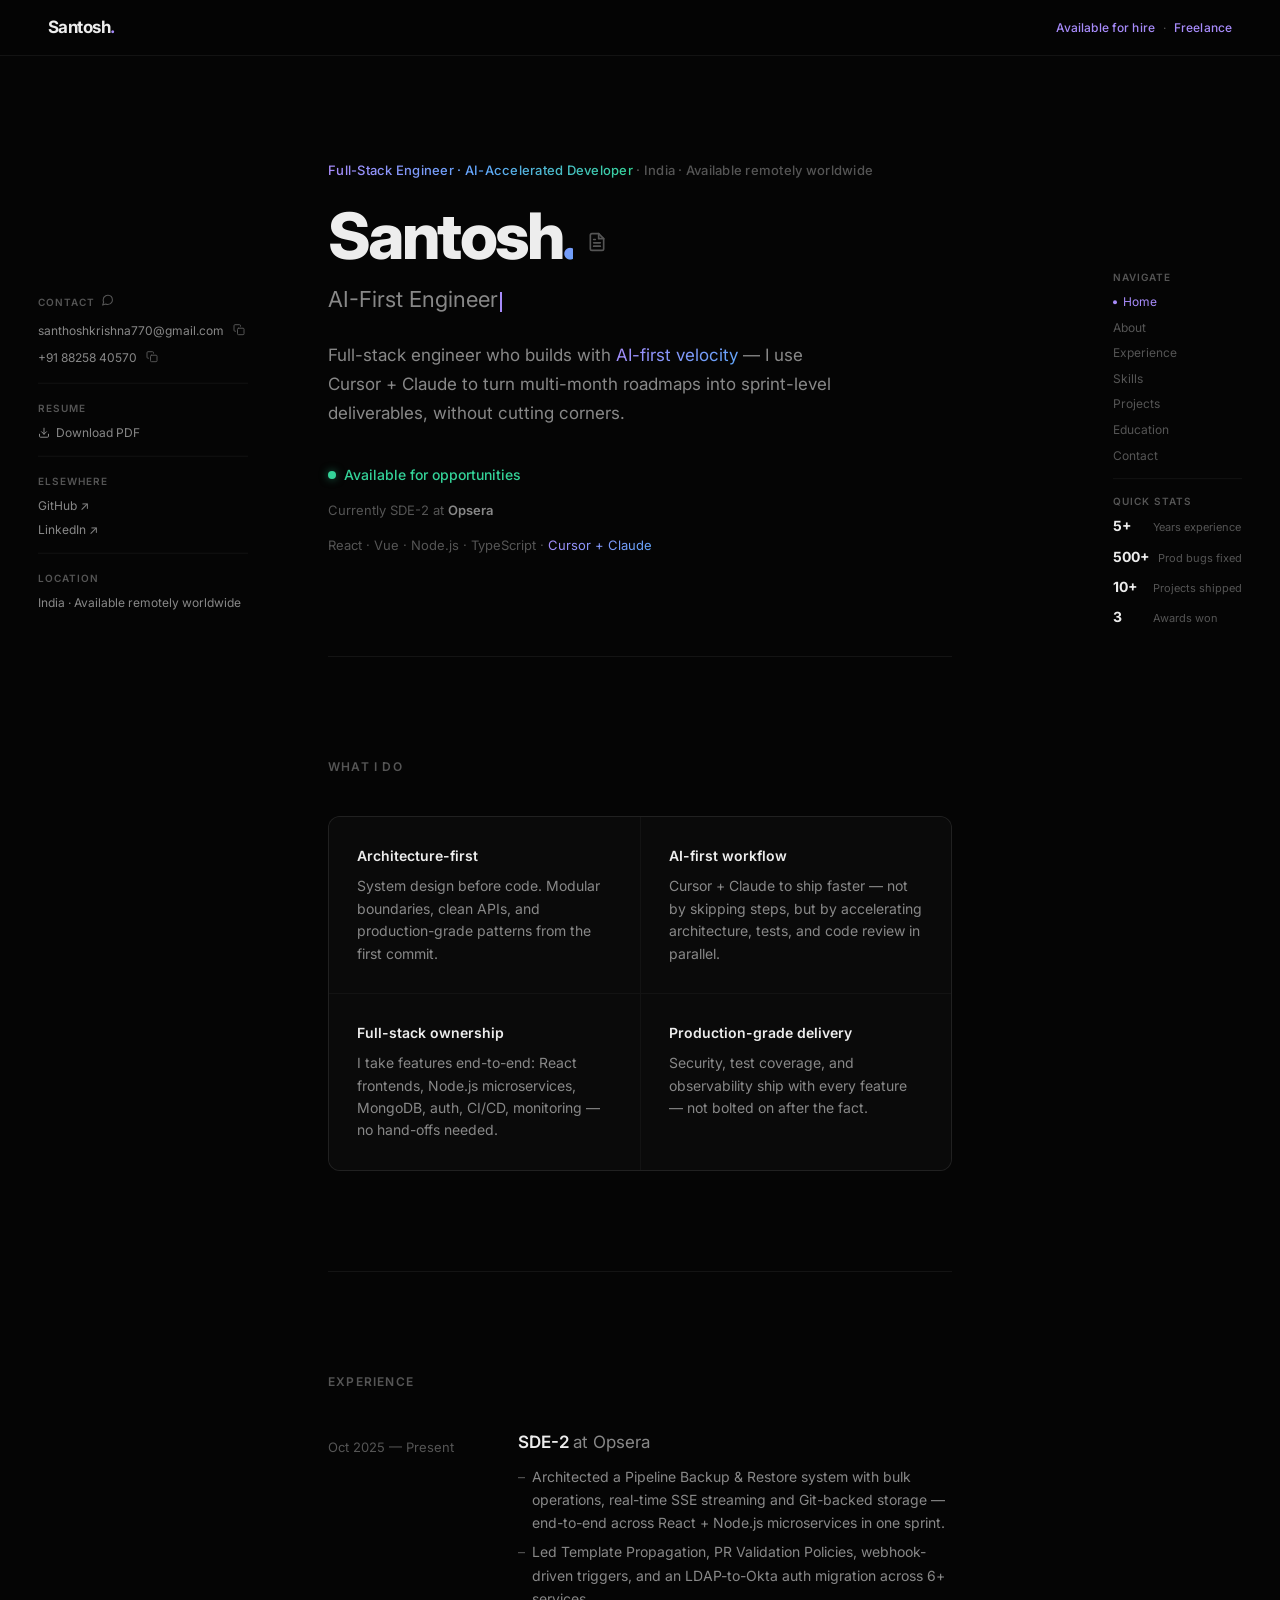
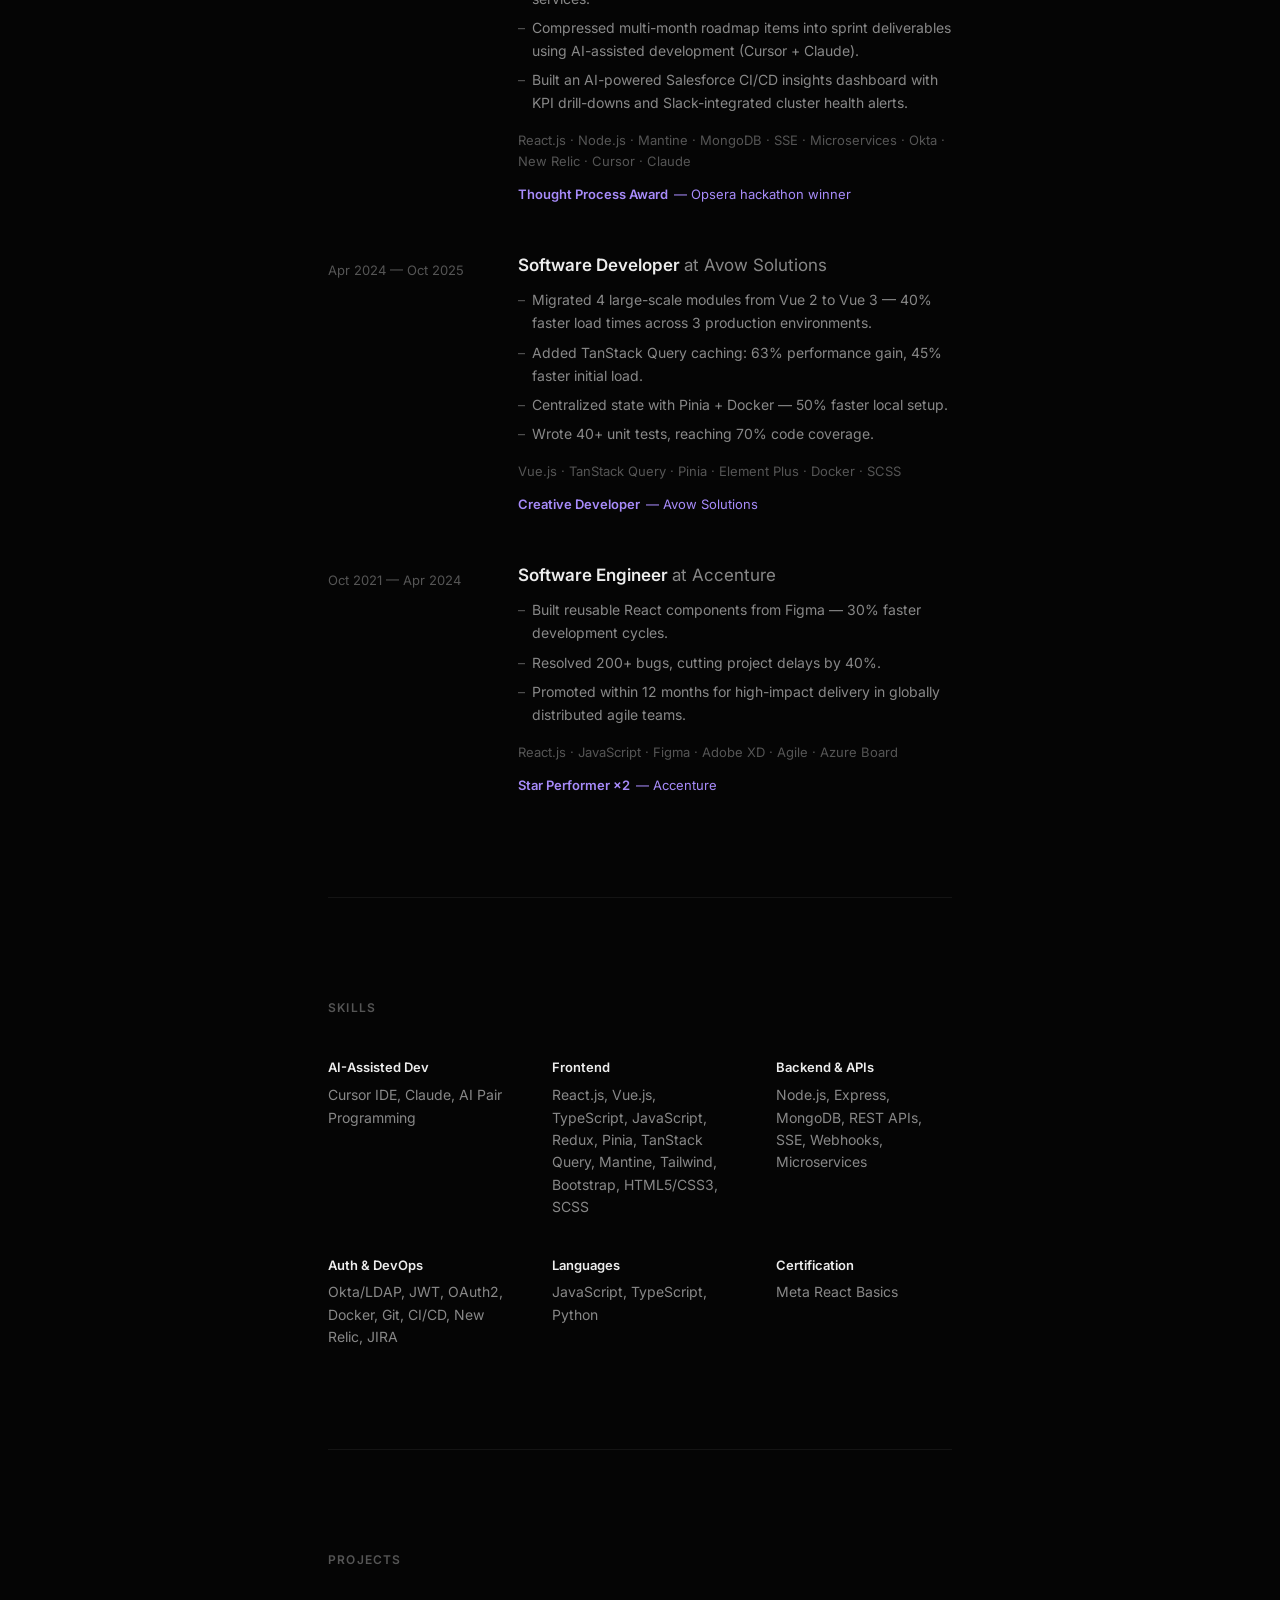
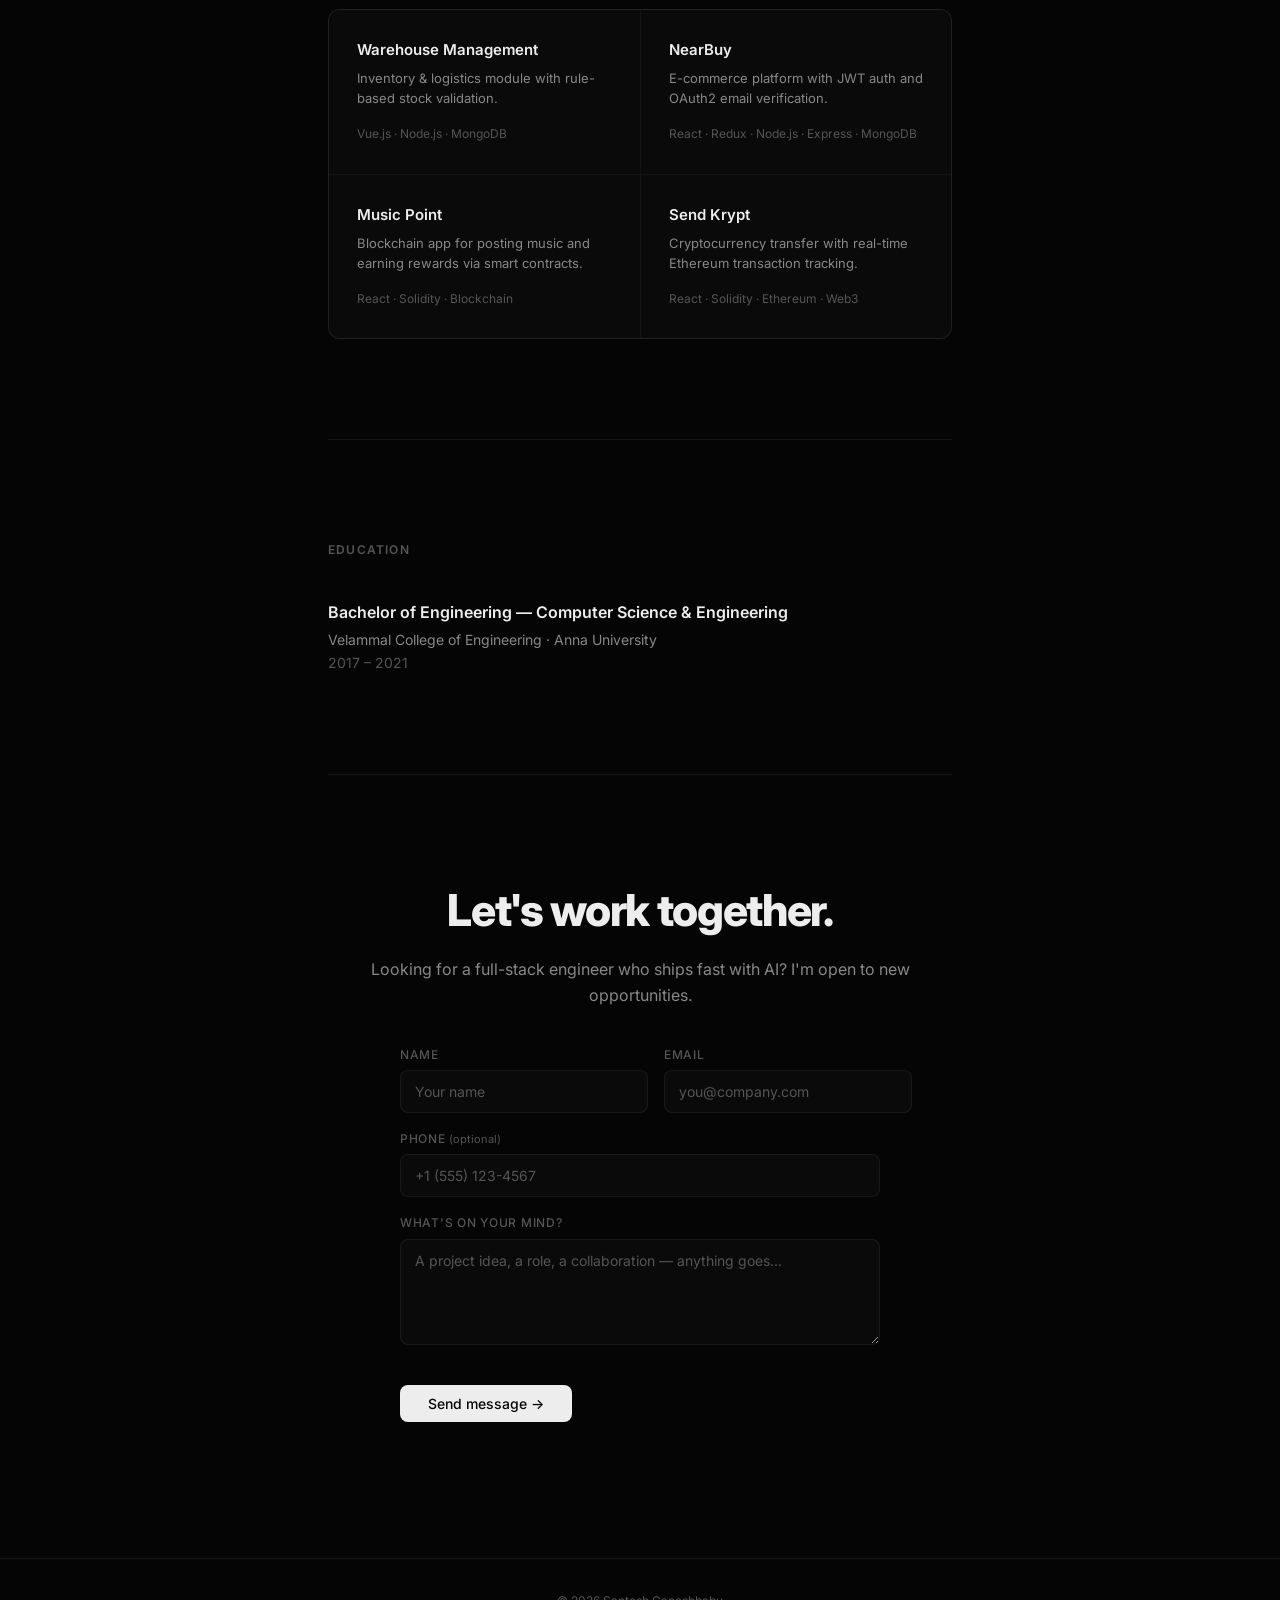
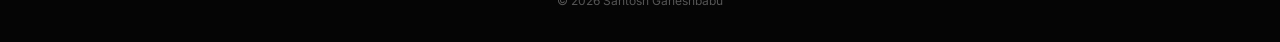
==== commit a014cf9b: "expand education degree title Co-authored-by: Cursor <cursoragent@cursor.com>" ====
--- a/index.html
+++ b/index.html
@@ -286,7 +286,7 @@
     <section class="extras" id="education">
       <div class="extras-col extras-full anim">
         <h2 class="sec-title">Education</h2>
-        <h3>BE, Computer Science</h3>
+        <h3>Bachelor of Engineering — Computer Science &amp; Engineering</h3>
         <p>Velammal College of Engineering &middot; Anna University<br><span class="muted">2017 – 2021</span></p>
       </div>
     </section>
